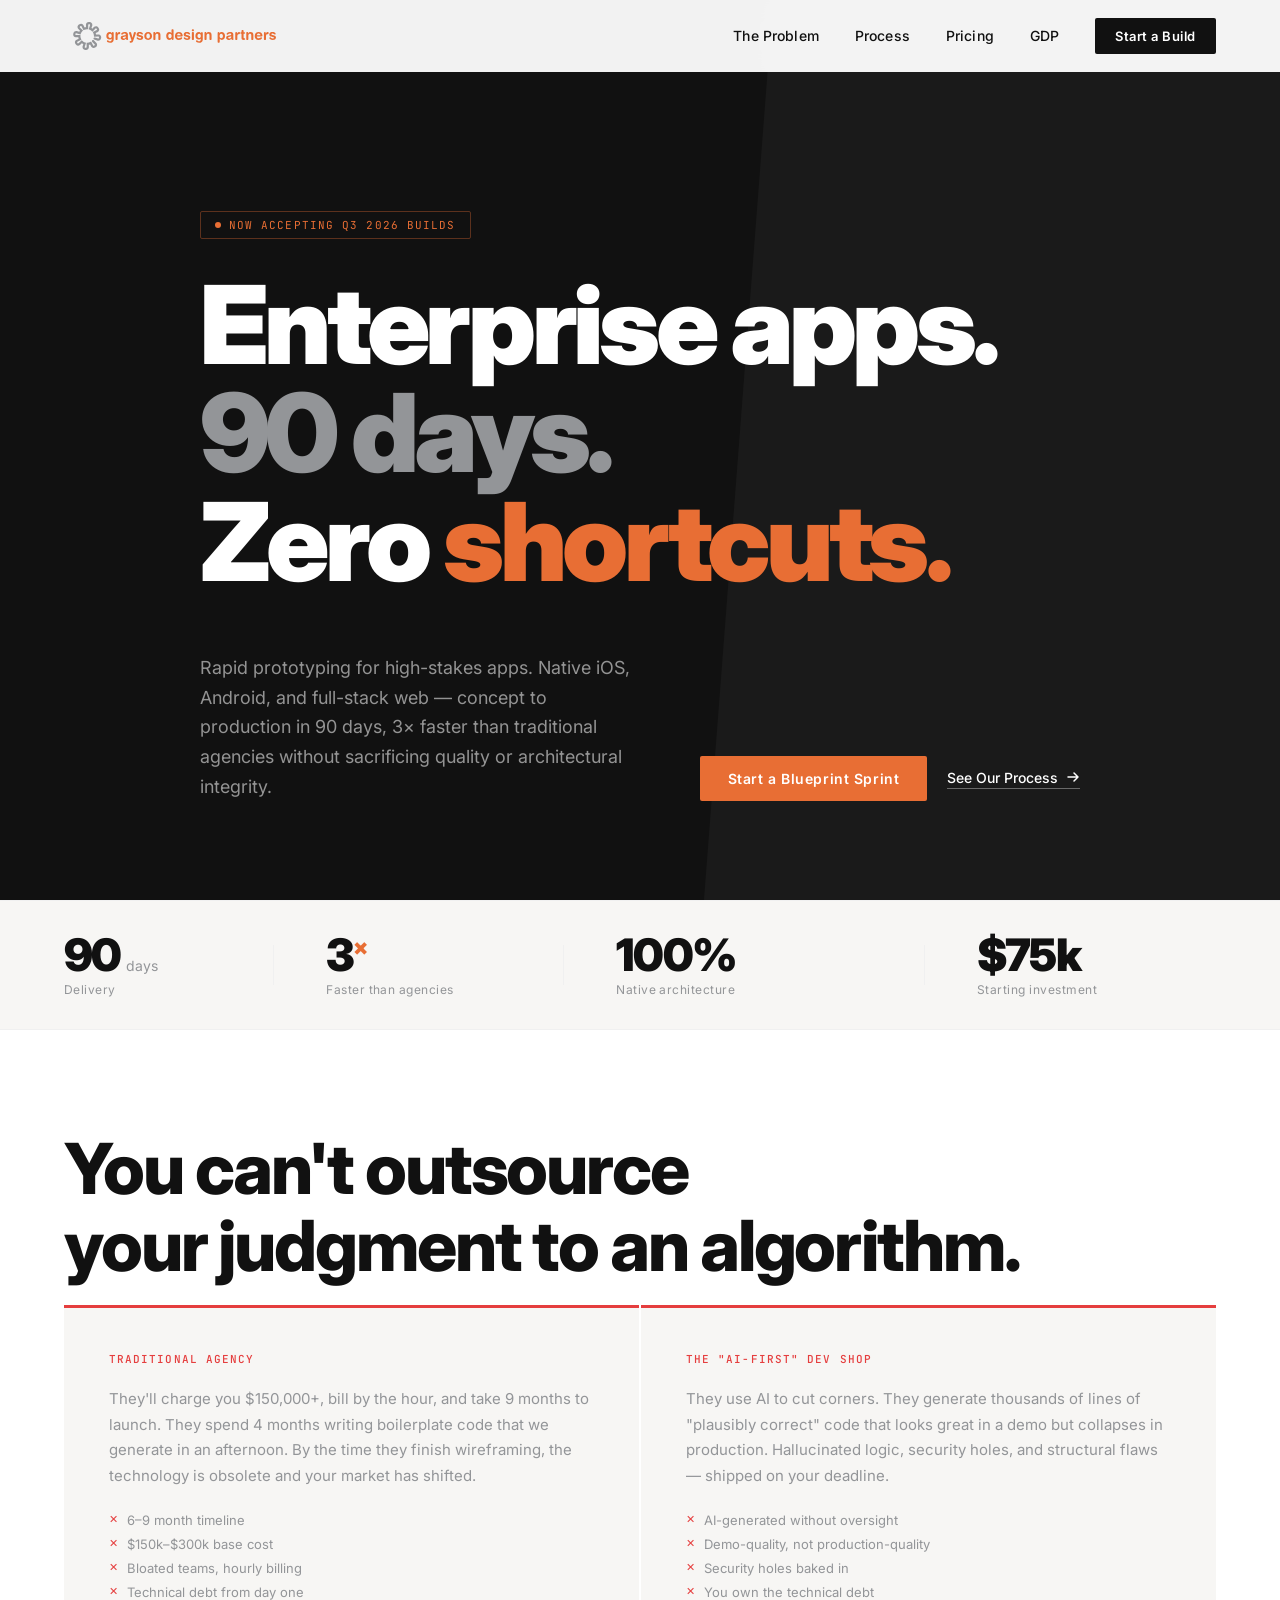
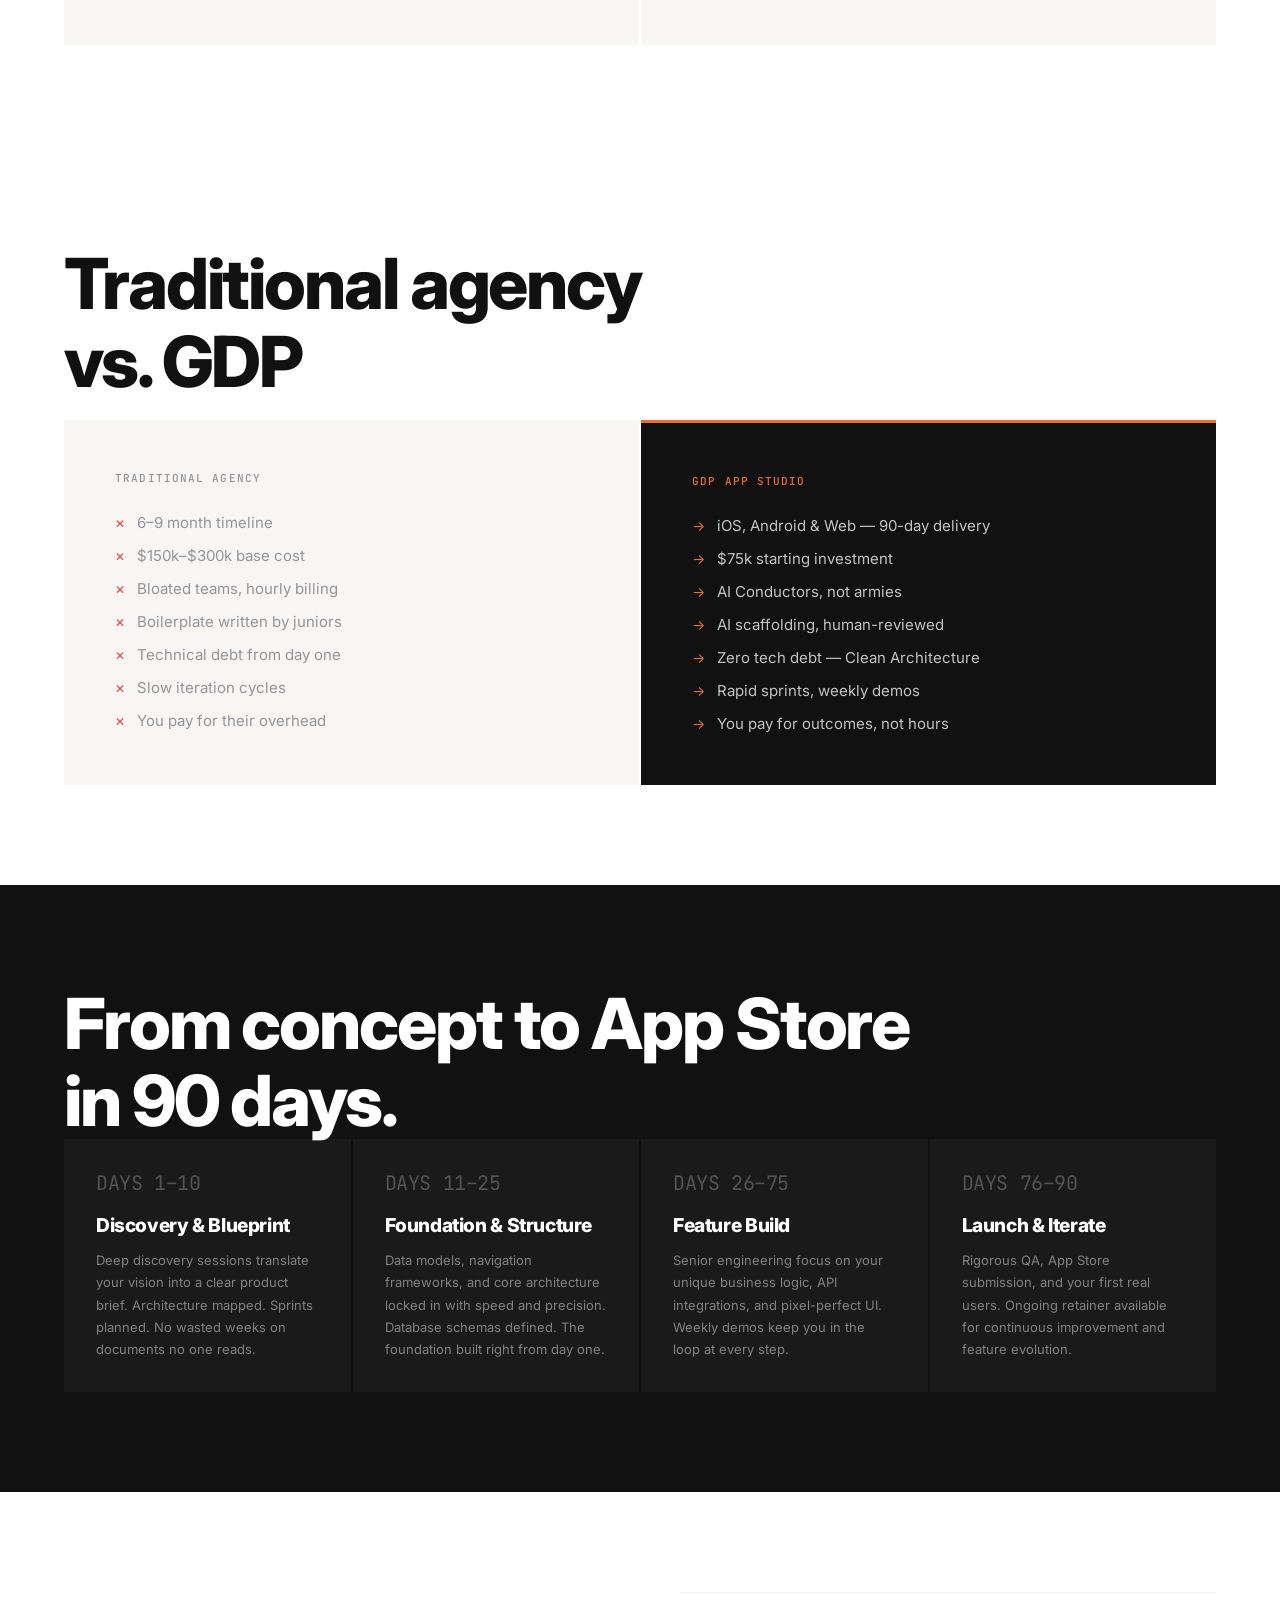
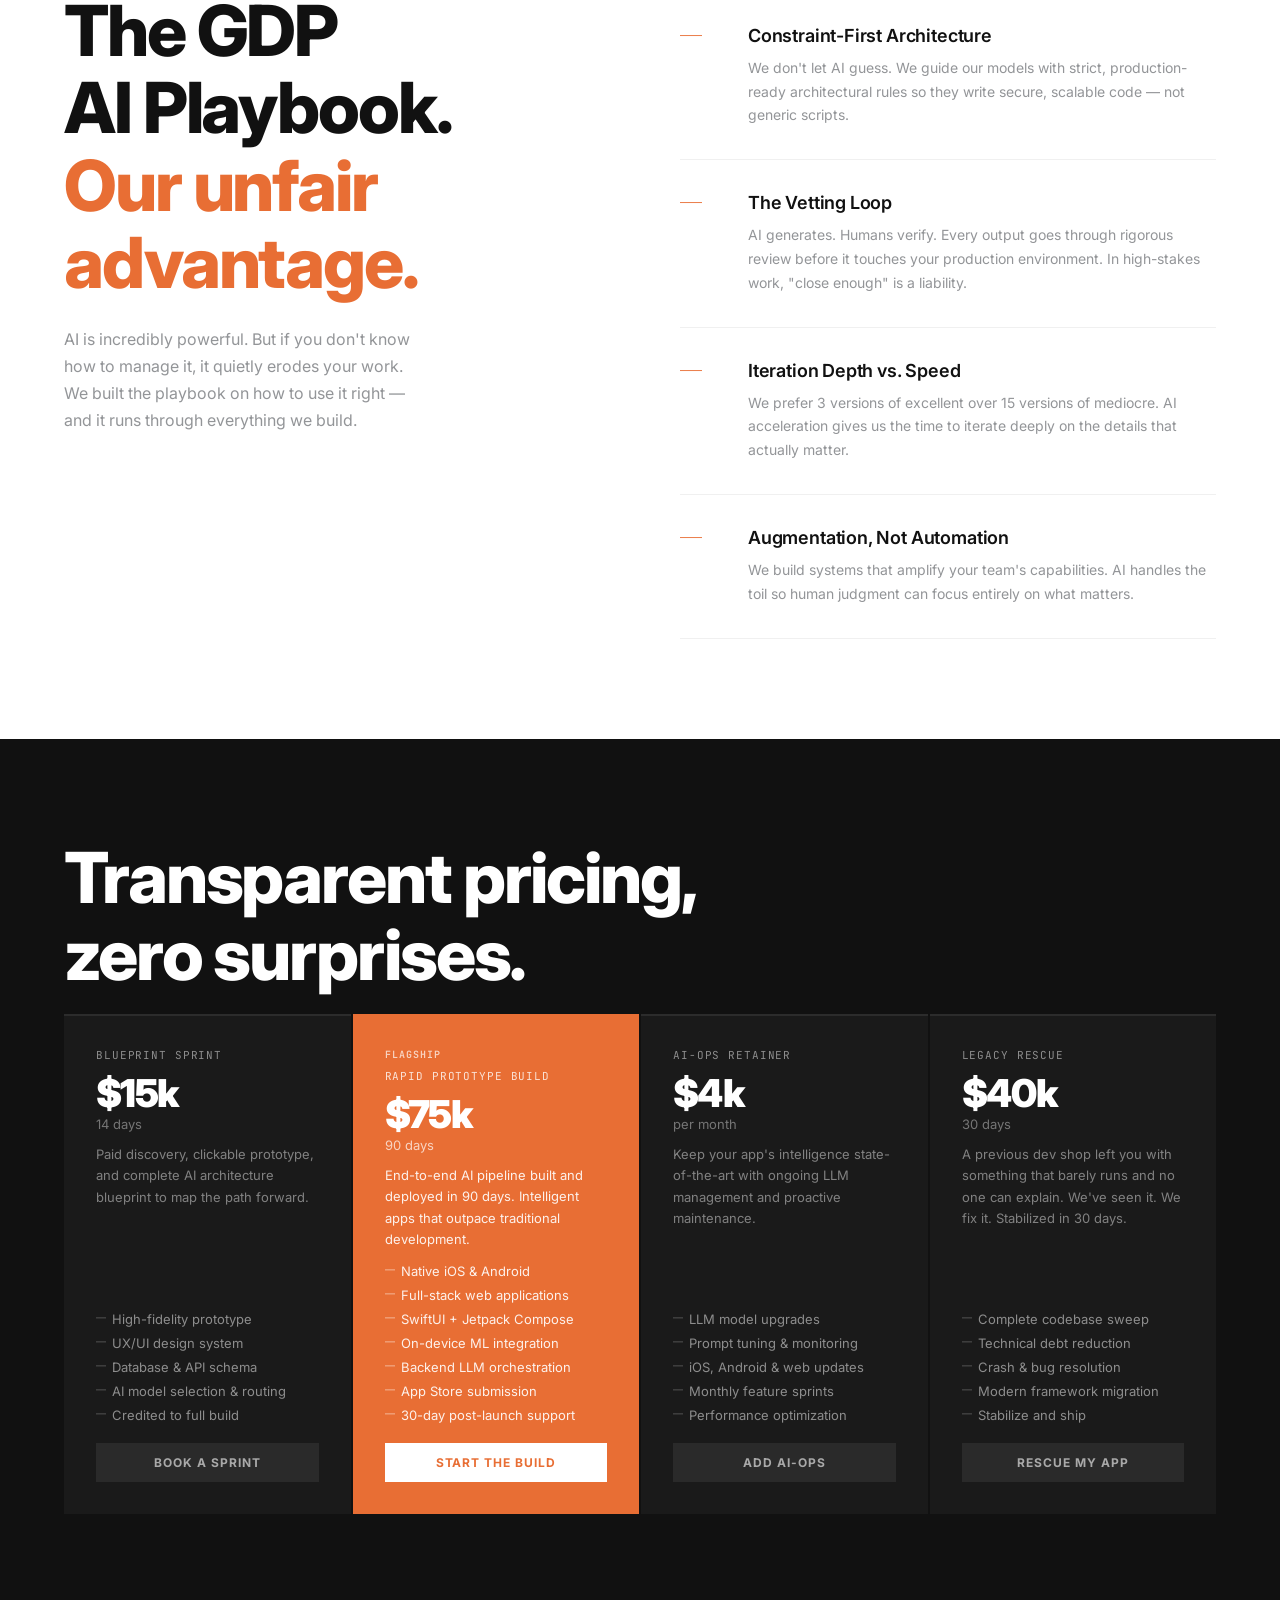
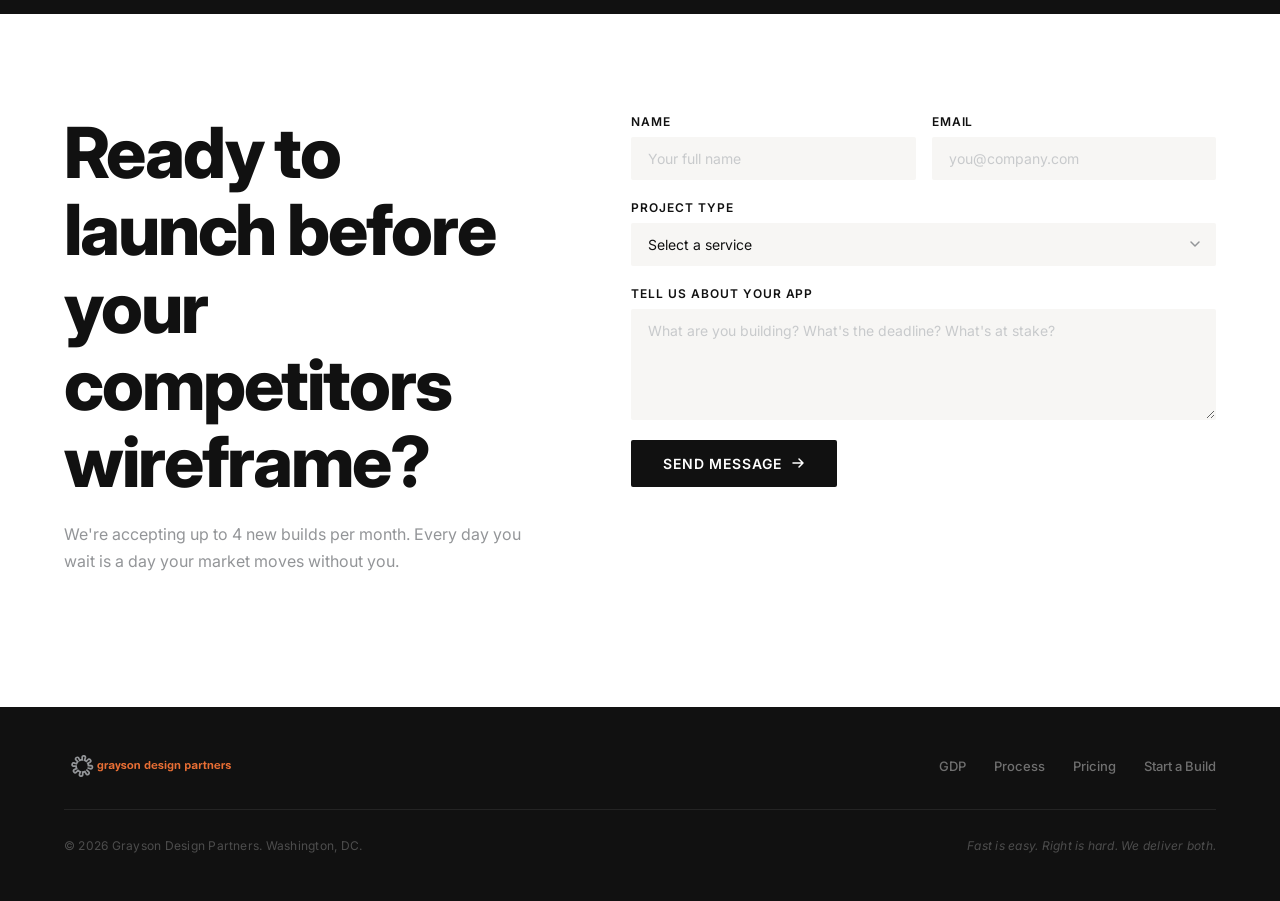
==== app-studio.html @ 2649b0db "Initial commit: GraysonDP new site - Homepage (index.html) with design studio showcase - App Studio " ====
<!DOCTYPE html>
<html lang="en">
<head>
  <meta charset="UTF-8">
  <meta name="viewport" content="width=device-width, initial-scale=1.0">
  <title>GDP App Studio — Enterprise Apps in 90 Days | Grayson Design Partners</title>
  <meta name="description" content="GDP App Studio builds enterprise-grade iOS, Android, and full-stack web apps in 90 days. Transparent pricing. Architecturally sound. Washington, DC.">
  <meta name="robots" content="index, follow">
  <meta name="theme-color" content="#e86e34">
  <link rel="canonical" href="https://graysondp.com/app-studio.html">
  <link rel="icon" type="image/svg+xml" href="images/gdp-sun.svg">

  <!-- Open Graph -->
  <meta property="og:type" content="website">
  <meta property="og:site_name" content="Grayson Design Partners">
  <meta property="og:title" content="GDP App Studio — Enterprise Apps in 90 Days">
  <meta property="og:description" content="iOS, Android, and full-stack web apps built and deployed in 90 days. Transparent pricing, architecturally sound. No hourly billing. Washington, DC.">
  <meta property="og:url" content="https://graysondp.com/app-studio.html">
  <meta property="og:image" content="https://graysondp.com/images/gdp-og-studio.jpg">
  <meta property="og:image:width" content="1200">
  <meta property="og:image:height" content="630">
  <meta property="og:locale" content="en_US">

  <!-- Twitter Card -->
  <meta name="twitter:card" content="summary_large_image">
  <meta name="twitter:title" content="GDP App Studio — Enterprise Apps in 90 Days">
  <meta name="twitter:description" content="iOS, Android, and full-stack web apps built and deployed in 90 days. No hourly billing. Washington, DC.">
  <meta name="twitter:image" content="https://graysondp.com/images/gdp-og-studio.jpg">

  <!-- JSON-LD Structured Data -->
  <script type="application/ld+json">
  {
    "@context": "https://schema.org",
    "@type": "Service",
    "name": "GDP App Studio",
    "provider": {
      "@type": "ProfessionalService",
      "name": "Grayson Design Partners",
      "url": "https://graysondp.com",
      "address": {
        "@type": "PostalAddress",
        "addressLocality": "Washington",
        "addressRegion": "DC",
        "addressCountry": "US"
      }
    },
    "description": "Enterprise-grade iOS, Android, and full-stack web app development delivered in 90 days. Transparent fixed pricing starting at $75k.",
    "offers": [
      { "@type": "Offer", "name": "Blueprint Sprint", "price": "15000", "priceCurrency": "USD" },
      { "@type": "Offer", "name": "Rapid Prototype Build", "price": "75000", "priceCurrency": "USD" },
      { "@type": "Offer", "name": "Legacy Rescue", "price": "40000", "priceCurrency": "USD" }
    ],
    "areaServed": "US",
    "url": "https://graysondp.com/app-studio.html"
  }
  </script>
  <!-- Google Analytics -->
  <script async src="https://www.googletagmanager.com/gtag/js?id=G-GL7MQ8Y8G0"></script>
  <script>
    window.dataLayer = window.dataLayer || [];
    function gtag(){dataLayer.push(arguments);}
    gtag('js', new Date());
    gtag('config', 'G-GL7MQ8Y8G0');
  </script>

  <link rel="preconnect" href="https://fonts.googleapis.com">
  <link rel="preconnect" href="https://fonts.gstatic.com" crossorigin>
  <link href="https://fonts.googleapis.com/css2?family=Inter:wght@300;400;500;600;700;800;900&family=JetBrains+Mono:wght@400;500&display=swap" rel="stylesheet">
  <link rel="stylesheet" href="css/styles.css">
  <link rel="stylesheet" href="css/app-studio.css">
</head>
<body>

  <!-- NAV -->
  <nav class="nav" id="mainNav">
    <div class="nav-inner">
      <a href="index.html" class="nav-logo">
        <img src="images/gdp-logo.svg" alt="Grayson Design Partners" class="logo-svg">
      </a>
      <div class="nav-links">
        <a href="#problem" class="nav-link">The Problem</a>
        <a href="#process" class="nav-link">Process</a>
        <a href="#pricing" class="nav-link">Pricing</a>
        <a href="index.html" class="nav-link">GDP</a>
        <a href="#contact-cta" class="nav-cta">Start a Build</a>
      </div>
      <button class="nav-toggle" id="navToggle" aria-label="Open menu">
        <span></span><span></span>
      </button>
    </div>
  </nav>

  <!-- MOBILE MENU -->
  <div class="mobile-menu" id="mobileMenu">
    <button class="mobile-close" id="mobileClose" aria-label="Close menu">
      <span></span><span></span>
    </button>
    <nav class="mobile-nav">
      <a href="#problem" class="mobile-link">The Problem</a>
      <a href="#process" class="mobile-link">Process</a>
      <a href="#pricing" class="mobile-link">Pricing</a>
      <a href="index.html" class="mobile-link">GDP</a>
      <a href="#contact-cta" class="mobile-link">Start a Build</a>
    </nav>
    <div class="mobile-footer">
      <span>Washington, DC &nbsp;·&nbsp; Est. 2008</span>
    </div>
  </div>

  <!-- HERO -->
  <section class="hero as-hero" id="hero">
    <div class="hero-inner as-hero-inner">
      <div class="as-hero-eyebrow">
        <span class="as-badge">Now Accepting Q3 2026 Builds</span>
      </div>
      <h1 class="hero-headline">
        <span class="hero-line">Enterprise apps.</span>
        <span class="hero-line hero-italic">90 days.</span>
        <span class="hero-line">Zero <em>shortcuts.</em></span>
      </h1>
      <div class="hero-bottom">
        <p class="hero-sub">Rapid prototyping for high-stakes apps. Native iOS, Android, and full-stack web — concept to production in 90 days, 3× faster than traditional agencies without sacrificing quality or architectural integrity.</p>
        <div class="hero-actions">
          <a href="#contact-cta" class="btn-primary">Start a Blueprint Sprint</a>
          <a href="#process" class="btn-ghost">See Our Process
            <svg width="14" height="14" viewBox="0 0 14 14" fill="none"><path d="M2 7h10M8 3l4 4-4 4" stroke="currentColor" stroke-width="1.5" stroke-linecap="round" stroke-linejoin="round"/></svg>
          </a>
        </div>
      </div>
    </div>
  </section>

  <!-- STATS BAR -->
  <div class="as-stats-bar">
    <div class="section-inner as-stats-inner">
      <div class="as-stat">
        <span class="as-stat-num">90</span>
        <span class="as-stat-unit">days</span>
        <span class="as-stat-label">Delivery</span>
      </div>
      <div class="as-stat-div"></div>
      <div class="as-stat">
        <span class="as-stat-num">3<span class="stat-plus">×</span></span>
        <span class="as-stat-unit"></span>
        <span class="as-stat-label">Faster than agencies</span>
      </div>
      <div class="as-stat-div"></div>
      <div class="as-stat">
        <span class="as-stat-num">100%</span>
        <span class="as-stat-unit"></span>
        <span class="as-stat-label">Native architecture</span>
      </div>
      <div class="as-stat-div"></div>
      <div class="as-stat">
        <span class="as-stat-num">$75k</span>
        <span class="as-stat-unit"></span>
        <span class="as-stat-label">Starting investment</span>
      </div>
    </div>
  </div>

  <!-- PROBLEM -->
  <section class="as-section" id="problem">
    <div class="section-inner">
      <h2 class="section-headline reveal">You can't outsource<br>your judgment to an algorithm.</h2>

      <div class="as-problem-grid">
        <div class="as-problem-card reveal">
          <div class="as-problem-label as-problem-bad">Traditional Agency</div>
          <p>They'll charge you $150,000+, bill by the hour, and take 9 months to launch. They spend 4 months writing boilerplate code that we generate in an afternoon. By the time they finish wireframing, the technology is obsolete and your market has shifted.</p>
          <ul class="as-problem-list as-problem-list-bad">
            <li>6–9 month timeline</li>
            <li>$150k–$300k base cost</li>
            <li>Bloated teams, hourly billing</li>
            <li>Technical debt from day one</li>
          </ul>
        </div>
        <div class="as-problem-card reveal">
          <div class="as-problem-label as-problem-bad">The "AI-First" Dev Shop</div>
          <p>They use AI to cut corners. They generate thousands of lines of "plausibly correct" code that looks great in a demo but collapses in production. Hallucinated logic, security holes, and structural flaws — shipped on your deadline.</p>
          <ul class="as-problem-list as-problem-list-bad">
            <li>AI-generated without oversight</li>
            <li>Demo-quality, not production-quality</li>
            <li>Security holes baked in</li>
            <li>You own the technical debt</li>
          </ul>
        </div>
      </div>
    </div>
  </section>

  <!-- COMPARISON -->
  <section class="as-section" id="comparison">
    <div class="section-inner">
      <h2 class="section-headline reveal">Traditional agency<br>vs. GDP</h2>

      <div class="as-comparison-grid">
        <div class="as-comp-card as-comp-bad reveal">
          <div class="as-comp-header">Traditional Agency</div>
          <ul class="as-comp-list">
            <li><span class="as-comp-x">✕</span> 6–9 month timeline</li>
            <li><span class="as-comp-x">✕</span> $150k–$300k base cost</li>
            <li><span class="as-comp-x">✕</span> Bloated teams, hourly billing</li>
            <li><span class="as-comp-x">✕</span> Boilerplate written by juniors</li>
            <li><span class="as-comp-x">✕</span> Technical debt from day one</li>
            <li><span class="as-comp-x">✕</span> Slow iteration cycles</li>
            <li><span class="as-comp-x">✕</span> You pay for their overhead</li>
          </ul>
        </div>
        <div class="as-comp-card as-comp-good reveal">
          <div class="as-comp-header as-comp-header-good">GDP App Studio</div>
          <ul class="as-comp-list">
            <li><span class="as-comp-check">→</span> iOS, Android &amp; Web — 90-day delivery</li>
            <li><span class="as-comp-check">→</span> $75k starting investment</li>
            <li><span class="as-comp-check">→</span> AI Conductors, not armies</li>
            <li><span class="as-comp-check">→</span> AI scaffolding, human-reviewed</li>
            <li><span class="as-comp-check">→</span> Zero tech debt — Clean Architecture</li>
            <li><span class="as-comp-check">→</span> Rapid sprints, weekly demos</li>
            <li><span class="as-comp-check">→</span> You pay for outcomes, not hours</li>
          </ul>
        </div>
      </div>
    </div>
  </section>

  <!-- PROCESS -->
  <section class="as-section as-section-dark" id="process">
    <div class="section-inner">
      <h2 class="section-headline as-headline-light reveal">From concept to App Store<br>in 90 days.</h2>

      <div class="as-process-grid">
        <div class="as-process-step reveal">
          <div class="as-ps-time">Days 1–10</div>
          <h3>Discovery &amp; Blueprint</h3>
          <p>Deep discovery sessions translate your vision into a clear product brief. Architecture mapped. Sprints planned. No wasted weeks on documents no one reads.</p>
        </div>
        <div class="as-process-step reveal">
          <div class="as-ps-time">Days 11–25</div>
          <h3>Foundation &amp; Structure</h3>
          <p>Data models, navigation frameworks, and core architecture locked in with speed and precision. Database schemas defined. The foundation built right from day one.</p>
        </div>
        <div class="as-process-step reveal">
          <div class="as-ps-time">Days 26–75</div>
          <h3>Feature Build</h3>
          <p>Senior engineering focus on your unique business logic, API integrations, and pixel-perfect UI. Weekly demos keep you in the loop at every step.</p>
        </div>
        <div class="as-process-step reveal">
          <div class="as-ps-time">Days 76–90</div>
          <h3>Launch &amp; Iterate</h3>
          <p>Rigorous QA, App Store submission, and your first real users. Ongoing retainer available for continuous improvement and feature evolution.</p>
        </div>
      </div>
    </div>
  </section>

  <!-- THE PLAYBOOK -->
  <section class="approach" id="playbook">
    <div class="section-inner">
      <div class="approach-layout">
        <div class="approach-left">
          <h2 class="section-headline reveal">The GDP<br>AI Playbook.<br><em>Our unfair<br>advantage.</em></h2>
          <p class="approach-sub reveal">AI is incredibly powerful. But if you don't know how to manage it, it quietly erodes your work. We built the playbook on how to use it right — and it runs through everything we build.</p>
        </div>
        <div class="approach-right">
          <div class="pb-item reveal">
            <div class="pb-num">01</div>
            <div class="pb-body">
              <h3>Constraint-First Architecture</h3>
              <p>We don't let AI guess. We guide our models with strict, production-ready architectural rules so they write secure, scalable code — not generic scripts.</p>
            </div>
          </div>
          <div class="pb-item reveal">
            <div class="pb-num">02</div>
            <div class="pb-body">
              <h3>The Vetting Loop</h3>
              <p>AI generates. Humans verify. Every output goes through rigorous review before it touches your production environment. In high-stakes work, "close enough" is a liability.</p>
            </div>
          </div>
          <div class="pb-item reveal">
            <div class="pb-num">03</div>
            <div class="pb-body">
              <h3>Iteration Depth vs. Speed</h3>
              <p>We prefer 3 versions of excellent over 15 versions of mediocre. AI acceleration gives us the time to iterate deeply on the details that actually matter.</p>
            </div>
          </div>
          <div class="pb-item reveal">
            <div class="pb-num">04</div>
            <div class="pb-body">
              <h3>Augmentation, Not Automation</h3>
              <p>We build systems that amplify your team's capabilities. AI handles the toil so human judgment can focus entirely on what matters.</p>
            </div>
          </div>
        </div>
      </div>
    </div>
  </section>


  <!-- PRICING -->
  <section class="as-section as-section-dark" id="pricing">
    <div class="section-inner">
      <h2 class="section-headline as-headline-light reveal">Transparent pricing,<br>zero surprises.</h2>

      <div class="as-pricing-grid">

        <div class="as-price-card reveal">
          <div class="as-price-tier">Blueprint Sprint</div>
          <div class="as-price-num">$15k</div>
          <div class="as-price-period">14 days</div>
          <p class="as-price-desc">Paid discovery, clickable prototype, and complete AI architecture blueprint to map the path forward.</p>
          <ul class="as-price-list">
            <li>High-fidelity prototype</li>
            <li>UX/UI design system</li>
            <li>Database &amp; API schema</li>
            <li>AI model selection &amp; routing</li>
            <li>Credited to full build</li>
          </ul>
          <a href="#contact-cta" class="as-price-cta as-price-cta-ghost">Book a Sprint</a>
        </div>

        <div class="as-price-card as-price-featured reveal">
          <div class="as-price-flag">Flagship</div>
          <div class="as-price-tier">Rapid Prototype Build</div>
          <div class="as-price-num">$75k</div>
          <div class="as-price-period">90 days</div>
          <p class="as-price-desc">End-to-end AI pipeline built and deployed in 90 days. Intelligent apps that outpace traditional development.</p>
          <ul class="as-price-list">
            <li>Native iOS &amp; Android</li>
            <li>Full-stack web applications</li>
            <li>SwiftUI + Jetpack Compose</li>
            <li>On-device ML integration</li>
            <li>Backend LLM orchestration</li>
            <li>App Store submission</li>
            <li>30-day post-launch support</li>
          </ul>
          <a href="#contact-cta" class="as-price-cta as-price-cta-primary">Start the Build</a>
        </div>

        <div class="as-price-card reveal">
          <div class="as-price-tier">AI-Ops Retainer</div>
          <div class="as-price-num">$4k</div>
          <div class="as-price-period">per month</div>
          <p class="as-price-desc">Keep your app's intelligence state-of-the-art with ongoing LLM management and proactive maintenance.</p>
          <ul class="as-price-list">
            <li>LLM model upgrades</li>
            <li>Prompt tuning &amp; monitoring</li>
            <li>iOS, Android &amp; web updates</li>
            <li>Monthly feature sprints</li>
            <li>Performance optimization</li>
          </ul>
          <a href="#contact-cta" class="as-price-cta as-price-cta-ghost">Add AI-Ops</a>
        </div>

        <div class="as-price-card reveal">
          <div class="as-price-tier">Legacy Rescue</div>
          <div class="as-price-num">$40k</div>
          <div class="as-price-period">30 days</div>
          <p class="as-price-desc">A previous dev shop left you with something that barely runs and no one can explain. We've seen it. We fix it. Stabilized in 30 days.</p>
          <ul class="as-price-list">
            <li>Complete codebase sweep</li>
            <li>Technical debt reduction</li>
            <li>Crash &amp; bug resolution</li>
            <li>Modern framework migration</li>
            <li>Stabilize and ship</li>
          </ul>
          <a href="#contact-cta" class="as-price-cta as-price-cta-ghost">Rescue My App</a>
        </div>

      </div>
    </div>
  </section>

  <!-- CTA -->
  <section class="contact" id="contact-cta">
    <div class="section-inner">
      <div class="contact-layout">
        <div class="contact-left">
          <h2 class="section-headline reveal">Ready to launch before<br>your competitors wireframe?</h2>
          <p class="contact-sub reveal">We're accepting up to 4 new builds per month. Every day you wait is a day your market moves without you.</p>
        </div>
        <div class="contact-right">
          <form class="contact-form" id="contactForm">
            <div class="form-row">
              <div class="form-group">
                <label for="name">Name</label>
                <input type="text" id="name" name="name" placeholder="Your full name" required>
              </div>
              <div class="form-group">
                <label for="email">Email</label>
                <input type="email" id="email" name="email" placeholder="you@company.com" required>
              </div>
            </div>
            <div class="form-group">
              <label for="project">Project Type</label>
              <select id="project" name="project">
                <option value="">Select a service</option>
                <option>Blueprint Sprint ($10k / 14 days)</option>
                <option>Rapid Prototype Build ($75k / 90 days)</option>
                <option>AI-Ops Retainer ($4k / month)</option>
                <option>Legacy Code Rescue ($40k / 30 days)</option>
                <option>Not Sure Yet</option>
              </select>
            </div>
            <div class="form-group">
              <label for="message">Tell Us About Your App</label>
              <textarea id="message" name="message" rows="5" placeholder="What are you building? What's the deadline? What's at stake?" required></textarea>
            </div>
            <button type="submit" class="btn-submit">
              Send Message
              <svg width="14" height="14" viewBox="0 0 14 14" fill="none"><path d="M2 7h10M8 3l4 4-4 4" stroke="currentColor" stroke-width="1.5" stroke-linecap="round" stroke-linejoin="round"/></svg>
            </button>
            <p class="form-success" id="formSuccess" hidden>Message sent. We'll be in touch shortly.</p>
          </form>
        </div>
      </div>
    </div>
  </section>

  <!-- FOOTER -->
  <footer class="footer">
    <div class="footer-inner">
      <div class="footer-top">
        <a href="#hero"><img src="images/gdp-logo.svg" alt="Grayson Design Partners" class="logo-svg footer-logo-svg"></a>
        <nav class="footer-nav">
          <a href="index.html">GDP</a>
          <a href="#process">Process</a>
          <a href="#pricing">Pricing</a>
          <a href="#contact-cta">Start a Build</a>
        </nav>
      </div>
      <div class="footer-bottom">
        <span>© 2026 Grayson Design Partners. Washington, DC.</span>
        <span class="footer-tagline">Fast is easy. Right is hard. We deliver both.</span>
      </div>
    </div>
  </footer>

  <script src="js/main.js"></script>
</body>
</html>
---- css/styles.css ----
/* ============================================================
   GRAYSON DESIGN PARTNERS — 2026 Redesign
   Colors: #e86e34 (orange) · #939598 (gray) · #1a1a1a (dark) · #fff (white)
   ============================================================ */

/* ── RESET & BASE ─────────────────────────────────────────── */
*, *::before, *::after { box-sizing: border-box; margin: 0; padding: 0; }

:root {
  --orange:   #e86e34;
  --gray:     #939598;
  --gray-lt:  #c8cacc;
  --gray-xlt: #f0f0f0;
  --dark:     #111111;
  --dark-2:   #1c1c1c;
  --white:    #ffffff;
  --off-white:#f7f6f4;

  --font-serif: 'Inter', Helvetica Neue, Helvetica, Arial, sans-serif;
  --font-sans:  'Inter', Helvetica Neue, Helvetica, Arial, sans-serif;
  --font-mono:  'JetBrains Mono', monospace;

  --nav-h: 72px;
  --max-w: 1360px;
  --pad-x: clamp(24px, 5vw, 80px);

  --ease-out: cubic-bezier(0.16, 1, 0.3, 1);
  --ease-in-out: cubic-bezier(0.45, 0, 0.55, 1);
}

html { scroll-behavior: smooth; font-size: 16px; }

body {
  font-family: var(--font-sans);
  background: var(--white);
  color: var(--dark);
  -webkit-font-smoothing: antialiased;
  overflow-x: hidden;
}

img { display: block; max-width: 100%; height: auto; }
a { color: inherit; text-decoration: none; }
button { background: none; border: none; cursor: pointer; font-family: inherit; }
ul { list-style: none; }

/* ── TYPOGRAPHY SCALES ───────────────────────────────────── */
.section-headline {
  font-family: var(--font-serif);
  font-size: clamp(2.6rem, 5.5vw, 5.5rem);
  font-weight: 800;
  line-height: 1.1;
  letter-spacing: -0.03em;
  color: var(--dark);
}
.section-headline em {
  font-style: normal;
  color: var(--orange);
}

/* ── SECTION LABEL ───────────────────────────────────────── */
.section-label {
  display: flex;
  align-items: center;
  gap: 14px;
  margin-bottom: 40px;
}
.label-num {
  display: none;
}
.label-text {
  font-size: 14px;
  font-weight: 500;
  letter-spacing: 0.12em;
  text-transform: uppercase;
  color: var(--gray);
}
.section-label::after {
  content: '';
  flex: 1;
  height: 1px;
  background: var(--gray-xlt);
}

/* ── SECTION INNER ───────────────────────────────────────── */
.section-inner {
  max-width: var(--max-w);
  margin: 0 auto;
  padding: 0 var(--pad-x);
}

/* ── SCROLL REVEAL ───────────────────────────────────────── */
.reveal {
  opacity: 0;
  transform: translateY(28px);
  transition: opacity 0.8s var(--ease-out), transform 0.8s var(--ease-out);
}
.reveal.visible {
  opacity: 1;
  transform: none;
}

/* ── NAV ─────────────────────────────────────────────────── */
.nav {
  position: fixed;
  top: 0; left: 0; right: 0;
  z-index: 100;
  height: var(--nav-h);
  background: rgba(255,255,255,0.95);
  backdrop-filter: blur(12px);
  -webkit-backdrop-filter: blur(12px);
  border-bottom: 1px solid transparent;
  transition: border-color 0.3s, box-shadow 0.3s;
}
.nav.scrolled {
  border-color: var(--gray-xlt);
  box-shadow: 0 2px 20px rgba(0,0,0,0.06);
}
.nav-inner {
  max-width: var(--max-w);
  margin: 0 auto;
  padding: 0 var(--pad-x);
  height: 100%;
  display: flex;
  align-items: center;
  justify-content: space-between;
}
.nav-logo { display: flex; align-items: center; }
.logo-svg {
  height: 28px;
  width: auto;
  display: block;
}
.nav-links {
  display: flex;
  align-items: center;
  gap: 36px;
}
.nav-link {
  font-size: 14px;
  font-weight: 500;
  color: var(--dark);
  letter-spacing: 0.01em;
  position: relative;
  transition: color 0.2s;
}
.nav-link::after {
  content: '';
  position: absolute;
  bottom: -3px; left: 0; right: 100%;
  height: 1.5px;
  background: var(--orange);
  transition: right 0.25s var(--ease-out);
}
.nav-link:hover { color: var(--orange); }
.nav-link:hover::after { right: 0; }
.nav-cta {
  font-size: 13px;
  font-weight: 600;
  letter-spacing: 0.04em;
  padding: 10px 20px;
  background: var(--dark);
  color: var(--white);
  border-radius: 2px;
  transition: background 0.2s;
}
.nav-cta:hover { background: var(--orange); }

.nav-toggle {
  display: none;
  flex-direction: column;
  gap: 6px;
  width: 28px;
  padding: 4px 0;
}
.nav-toggle span {
  display: block;
  height: 1.5px;
  background: var(--dark);
  transition: transform 0.25s, opacity 0.25s;
}

/* ── MOBILE MENU ─────────────────────────────────────────── */
.mobile-menu {
  position: fixed;
  inset: 0;
  z-index: 200;
  background: var(--dark);
  display: flex;
  flex-direction: column;
  padding: 40px var(--pad-x);
  opacity: 0;
  pointer-events: none;
  transform: translateY(-8px);
  transition: opacity 0.3s var(--ease-out), transform 0.3s var(--ease-out);
}
.mobile-menu.open {
  opacity: 1;
  pointer-events: all;
  transform: none;
}
.mobile-close {
  align-self: flex-end;
  width: 32px; height: 32px;
  position: relative;
}
.mobile-close span {
  position: absolute;
  top: 50%; left: 0; right: 0;
  height: 1.5px;
  background: var(--white);
}
.mobile-close span:first-child { transform: translateY(-50%) rotate(45deg); }
.mobile-close span:last-child  { transform: translateY(-50%) rotate(-45deg); }
.mobile-nav {
  flex: 1;
  display: flex;
  flex-direction: column;
  justify-content: center;
  gap: 8px;
}
.mobile-link {
  font-family: var(--font-serif);
  font-size: clamp(2.2rem, 8vw, 3.5rem);
  font-weight: 800;
  letter-spacing: -0.03em;
  color: var(--white);
  line-height: 1.2;
  transition: color 0.2s;
}
.mobile-link:hover { color: var(--orange); }
.mobile-footer {
  font-size: 13px;
  color: var(--gray);
  letter-spacing: 0.06em;
}

/* ── HERO ────────────────────────────────────────────────── */
.hero {
  min-height: 100svh;
  padding-top: var(--nav-h);
  display: flex;
  flex-direction: column;
  background: var(--white);
  position: relative;
  overflow: hidden;
}
.hero::before {
  content: '';
  position: absolute;
  top: 0; right: 0;
  width: 45%;
  height: 100%;
  background: var(--off-white);
  clip-path: polygon(12% 0, 100% 0, 100% 100%, 0 100%);
  z-index: 0;
}
.hero-inner {
  flex: 1;
  display: flex;
  flex-direction: column;
  justify-content: center;
  max-width: var(--max-w);
  margin: 0 auto;
  padding: 80px var(--pad-x) 60px;
  position: relative;
  z-index: 1;
}
.hero-meta { margin-bottom: 32px; }
.hero-tag {
  font-family: var(--font-mono);
  font-size: 11px;
  letter-spacing: 0.1em;
  color: var(--gray);
  text-transform: uppercase;
}
.hero-headline {
  font-family: var(--font-serif);
  font-size: clamp(3.5rem, 8.5vw, 9rem);
  font-weight: 900;
  line-height: 1.0;
  letter-spacing: -0.04em;
  color: var(--dark);
  display: flex;
  flex-direction: column;
  margin-bottom: 56px;
}
.hero-line { display: block; }
.hero-italic { font-style: normal; color: var(--gray); }
.hero-headline em {
  font-style: normal;
  color: var(--orange);
  position: relative;
}
.hero-bottom {
  display: flex;
  align-items: flex-end;
  gap: 60px;
  flex-wrap: wrap;
}
.hero-sub {
  font-size: clamp(15px, 1.6vw, 18px);
  line-height: 1.65;
  color: var(--gray);
  max-width: 440px;
}
.hero-actions {
  display: flex;
  align-items: center;
  gap: 20px;
  flex-wrap: wrap;
}
.btn-primary {
  display: inline-flex;
  align-items: center;
  gap: 8px;
  background: var(--orange);
  color: var(--white);
  font-size: 14px;
  font-weight: 600;
  letter-spacing: 0.04em;
  padding: 14px 28px;
  border-radius: 2px;
  transition: background 0.2s, transform 0.2s;
}
.btn-primary:hover { background: #d05d27; transform: translateY(-1px); }
.btn-ghost {
  display: inline-flex;
  align-items: center;
  gap: 8px;
  font-size: 14px;
  font-weight: 500;
  color: var(--dark);
  border-bottom: 1.5px solid var(--dark);
  padding-bottom: 2px;
  transition: color 0.2s, border-color 0.2s;
}
.btn-ghost:hover { color: var(--orange); border-color: var(--orange); }
.hero-scroll-indicator {
  max-width: var(--max-w);
  margin: 0 auto;
  padding: 0 var(--pad-x) 40px;
  display: flex;
  align-items: center;
  gap: 16px;
  position: relative;
  z-index: 1;
}
.hero-scroll-indicator span {
  font-family: var(--font-mono);
  font-size: 10px;
  letter-spacing: 0.12em;
  text-transform: uppercase;
  color: var(--gray);
}
.scroll-line-anim {
  width: 48px;
  height: 1px;
  background: var(--gray-lt);
  position: relative;
  overflow: hidden;
}
.scroll-line-anim::after {
  content: '';
  position: absolute;
  left: -100%; top: 0;
  width: 100%; height: 100%;
  background: var(--orange);
  animation: scanline 1.8s var(--ease-in-out) infinite;
}
@keyframes scanline {
  0%   { left: -100%; }
  50%  { left: 0%; }
  100% { left: 100%; }
}

/* ── TICKER ──────────────────────────────────────────────── */
.ticker-wrap {
  background: var(--dark);
  overflow: hidden;
  padding: 14px 0;
  border-top: 1px solid #2a2a2a;
  border-bottom: 1px solid #2a2a2a;
}
.ticker-track {
  display: flex;
  gap: 0;
  white-space: nowrap;
  animation: ticker 28s linear infinite;
  width: max-content;
}
.ticker-track span {
  font-size: 12px;
  font-weight: 500;
  letter-spacing: 0.08em;
  text-transform: uppercase;
  color: var(--gray);
  padding: 0 24px;
}
.ticker-sep { color: var(--orange) !important; padding: 0 4px !important; }
@keyframes ticker {
  from { transform: translateX(0); }
  to   { transform: translateX(-50%); }
}

/* ── INTRO ───────────────────────────────────────────────── */
.intro {
  padding: 100px 0 80px;
  background: var(--white);
}
.intro-layout {
  display: grid;
  grid-template-columns: 1fr 1fr;
  gap: 80px;
  align-items: start;
  padding-top: 16px;
}
.intro-statement {
  font-family: var(--font-serif);
  font-size: clamp(1.5rem, 2.6vw, 2.2rem);
  font-weight: 700;
  line-height: 1.45;
  letter-spacing: -0.02em;
  color: var(--dark);
}
.intro-statement strong { color: var(--orange); font-style: normal; }
.stat-row {
  display: flex;
  flex-direction: column;
  gap: 32px;
  padding-top: 8px;
}
.stat { display: flex; align-items: baseline; gap: 8px; flex-wrap: wrap; }
.stat-num {
  font-family: var(--font-serif);
  font-size: clamp(3rem, 5vw, 5rem);
  font-weight: 900;
  line-height: 1;
  letter-spacing: -0.04em;
  color: var(--dark);
}
.stat-plus { font-size: 0.5em; vertical-align: super; color: var(--orange); }
.stat-unit {
  font-size: 16px;
  color: var(--gray);
  font-weight: 400;
  margin-right: 4px;
}
.stat-label {
  font-size: 13px;
  color: var(--gray);
  width: 100%;
  margin-top: -4px;
  letter-spacing: 0.02em;
}

/* ── WORK ────────────────────────────────────────────────── */
.work {
  padding: 80px 0 0;
  background: var(--white);
}
.work .section-inner { margin-bottom: 60px; }
.work .section-headline { margin-top: 24px; }

/* Case Studies */
.case-study {
  display: grid;
  grid-template-columns: 1fr 1fr;
  min-height: 600px;
}
.cs-dark { background: var(--dark-2); }
.cs-light { background: var(--off-white); }
.cs-reverse { direction: rtl; }
.cs-reverse > * { direction: ltr; }

.cs-visual {
  position: relative;
  overflow: hidden;
  min-height: 480px;
}
.cs-img-stack {
  position: absolute;
  inset: 0;
}
.cs-img-back {
  width: 100%; height: 100%;
  object-fit: cover;
  filter: brightness(0.7);
  transition: transform 0.8s var(--ease-out);
}
.case-study:hover .cs-img-back { transform: scale(1.04); }
.cs-img-front {
  position: absolute;
  bottom: -20px; right: -20px;
  width: 55%;
  box-shadow: -8px -8px 40px rgba(0,0,0,0.3);
  border: 3px solid var(--white);
  transition: transform 0.8s var(--ease-out);
}
.case-study:hover .cs-img-front { transform: translate(-8px, -8px); }

.cs-info {
  padding: clamp(40px, 5vw, 80px);
  display: flex;
  flex-direction: column;
  justify-content: center;
}
.cs-header {
  display: flex;
  align-items: center;
  gap: 20px;
  margin-bottom: 28px;
}
.cs-index {
  font-family: var(--font-mono);
  font-size: 11px;
  color: var(--orange);
  letter-spacing: 0.08em;
}
.cs-tags { display: flex; gap: 8px; flex-wrap: wrap; }
.cs-tags span {
  font-size: 11px;
  font-weight: 500;
  letter-spacing: 0.08em;
  text-transform: uppercase;
  padding: 4px 10px;
  border-radius: 2px;
}
.cs-dark .cs-tags span {
  background: rgba(255,255,255,0.1);
  color: var(--gray-lt);
}
.cs-light .cs-tags span {
  background: var(--white);
  color: var(--gray);
}
.cs-name {
  font-family: var(--font-serif);
  font-size: clamp(1.8rem, 2.8vw, 2.8rem);
  font-weight: 800;
  line-height: 1.15;
  letter-spacing: -0.03em;
  margin-bottom: 8px;
}
.cs-dark .cs-name { color: var(--white); }
.cs-light .cs-name { color: var(--dark); }
.cs-org {
  font-size: 13px;
  font-weight: 500;
  letter-spacing: 0.06em;
  text-transform: uppercase;
  color: var(--orange);
  margin-bottom: 20px;
}
.cs-body {
  font-size: 15px;
  line-height: 1.7;
  margin-bottom: 24px;
}
.cs-dark .cs-body { color: rgba(255,255,255,0.65); }
.cs-light .cs-body { color: var(--gray); }
.cs-outcomes {
  margin-bottom: 32px;
  display: flex;
  flex-direction: column;
  gap: 8px;
}
.cs-outcomes li {
  font-size: 13px;
  padding-left: 16px;
  position: relative;
}
.cs-outcomes li::before {
  content: '→';
  position: absolute;
  left: 0;
  color: var(--orange);
}
.cs-dark .cs-outcomes li { color: rgba(255,255,255,0.55); }
.cs-light .cs-outcomes li { color: var(--gray); }
.cs-link {
  display: inline-flex;
  align-items: center;
  gap: 8px;
  font-size: 13px;
  font-weight: 600;
  letter-spacing: 0.06em;
  text-transform: uppercase;
  color: var(--orange);
  border-bottom: 1px solid var(--orange);
  padding-bottom: 2px;
  width: fit-content;
  transition: gap 0.2s;
}
.cs-link:hover { gap: 12px; }

.cs-quote {
  border-left: 3px solid var(--orange);
  padding: 16px 20px;
  margin: 24px 0;
  background: rgba(255,255,255,0.05);
}
.cs-dark .cs-quote { background: rgba(255,255,255,0.05); }
.cs-light .cs-quote { background: rgba(0,0,0,0.03); }
.cs-quote p {
  font-size: 14px;
  line-height: 1.7;
  font-style: italic;
  margin-bottom: 12px;
}
.cs-dark .cs-quote p  { color: rgba(255,255,255,0.7); }
.cs-light .cs-quote p { color: var(--dark); }
.cs-quote footer {
  display: flex;
  flex-direction: column;
  gap: 2px;
}
.cs-quote footer strong {
  font-size: 13px;
  font-weight: 700;
  color: var(--orange);
}
.cs-quote footer span {
  font-size: 12px;
  color: var(--gray);
  letter-spacing: 0.02em;
}
.cs-link + .cs-link { margin-top: 12px; display: flex; }

/* Portfolio Grid */
.pg-section { padding-top: 80px; padding-bottom: 80px; }
.pg-bar {
  display: flex;
  align-items: center;
  justify-content: space-between;
  margin-bottom: 40px;
  flex-wrap: wrap;
  gap: 16px;
}
.pg-heading {
  font-family: var(--font-serif);
  font-size: 2rem;
  font-weight: 800;
  letter-spacing: -0.03em;
}
.pg-filters { display: flex; gap: 4px; }
.pf {
  font-size: 12px;
  font-weight: 500;
  letter-spacing: 0.06em;
  text-transform: uppercase;
  padding: 8px 16px;
  border-radius: 2px;
  color: var(--gray);
  transition: background 0.2s, color 0.2s;
}
.pf:hover { color: var(--dark); background: var(--gray-xlt); }
.pf.active { background: var(--dark); color: var(--white); }

.pg-grid {
  display: grid;
  grid-template-columns: repeat(3, 1fr);
  gap: 2px;
}
.pg-item {
  position: relative;
  overflow: hidden;
  background: var(--gray-xlt);
  cursor: pointer;
}
.pg-item.hidden { display: none; }
.pg-img {
  aspect-ratio: 4/3;
  overflow: hidden;
}
.pg-img img {
  width: 100%; height: 100%;
  object-fit: cover;
  transition: transform 0.6s var(--ease-out);
}
.pg-item:hover .pg-img img { transform: scale(1.06); }
.pg-info {
  padding: 16px 20px;
  background: var(--white);
  border-top: 2px solid transparent;
  transition: border-color 0.2s;
}
.pg-item:hover .pg-info { border-color: var(--orange); }
.pg-item-link { display: block; color: inherit; }

.pg-cat {
  display: block;
  font-size: 10px;
  font-weight: 600;
  letter-spacing: 0.1em;
  text-transform: uppercase;
  color: var(--orange);
  margin-bottom: 4px;
}
.pg-info h4 {
  font-size: 14px;
  font-weight: 500;
  color: var(--dark);
}

/* ── SERVICES ────────────────────────────────────────────── */
.services {
  padding: 100px 0;
  background: var(--dark);
}
.services .section-label .label-text { color: rgba(255,255,255,0.4); }
.services .section-label::after { background: rgba(255,255,255,0.08); }
.services .section-headline { color: var(--white); margin-bottom: 60px; }
.services .section-headline em { color: var(--orange); }

.services-grid {
  display: grid;
  grid-template-columns: repeat(3, 1fr);
  gap: 2px;
}
.svc-card {
  background: rgba(255,255,255,0.04);
  padding: clamp(28px, 3vw, 48px);
  display: flex;
  flex-direction: column;
  gap: 16px;
  border-top: 2px solid transparent;
  transition: border-color 0.25s, background 0.25s;
}
.svc-card:hover {
  background: rgba(255,255,255,0.07);
  border-color: var(--orange);
}
.svc-featured {
  grid-column: span 1;
}
.svc-num {
  font-family: var(--font-mono);
  font-size: 11px;
  color: var(--orange);
  letter-spacing: 0.08em;
}
.svc-card h3 {
  font-family: var(--font-serif);
  font-size: clamp(1.4rem, 1.8vw, 1.8rem);
  font-weight: 800;
  line-height: 1.2;
  color: var(--white);
  letter-spacing: -0.02em;
}
.svc-card p {
  font-size: 14px;
  line-height: 1.7;
  color: rgba(255,255,255,0.5);
  flex: 1;
}
.svc-list {
  display: flex;
  flex-direction: column;
  gap: 6px;
}
.svc-list li {
  font-size: 13px;
  color: rgba(255,255,255,0.45);
  padding-left: 14px;
  position: relative;
}
.svc-list li::before {
  content: '—';
  position: absolute;
  left: 0;
  color: var(--orange);
  font-size: 10px;
}
.svc-cta {
  display: inline-flex;
  align-items: center;
  gap: 8px;
  font-size: 12px;
  font-weight: 600;
  letter-spacing: 0.08em;
  text-transform: uppercase;
  color: var(--white);
  background: var(--orange);
  padding: 11px 20px;
  border-radius: 2px;
  margin-top: 8px;
  width: fit-content;
  transition: background 0.2s;
}
.svc-cta:hover { background: #d05d27; }
.svc-link {
  font-size: 13px;
  font-weight: 600;
  color: var(--orange);
  letter-spacing: 0.04em;
  margin-top: auto;
  transition: letter-spacing 0.2s;
}
.svc-link:hover { letter-spacing: 0.08em; }

/* ── APPROACH ────────────────────────────────────────────── */
.approach {
  padding: 100px 0;
  background: var(--white);
}
.approach-layout {
  display: grid;
  grid-template-columns: 1fr 1fr;
  gap: 80px;
  align-items: start;
}
.approach-left {
  position: sticky;
  top: calc(var(--nav-h) + 40px);
}
.approach-sub {
  font-size: 16px;
  line-height: 1.7;
  color: var(--gray);
  margin-top: 24px;
  max-width: 360px;
}

.approach-right {
  display: flex;
  flex-direction: column;
  gap: 0;
}
.pb-item {
  display: grid;
  grid-template-columns: 48px 1fr;
  gap: 20px;
  padding: 32px 0;
  border-bottom: 1px solid var(--gray-xlt);
}
.pb-item:first-child { border-top: 1px solid var(--gray-xlt); }
.pb-num {
  font-size: 11px;
  color: var(--orange);
  padding-top: 4px;
  visibility: hidden;
}
.pb-num::before {
  content: '——';
  visibility: visible;
}
.pb-body h3 {
  font-size: 18px;
  font-weight: 600;
  color: var(--dark);
  letter-spacing: -0.01em;
  margin-bottom: 10px;
}
.pb-body p {
  font-size: 14px;
  line-height: 1.7;
  color: var(--gray);
}

/* ── CLIENTS ─────────────────────────────────────────────── */
.clients {
  padding: 80px 0;
  background: var(--off-white);
  border-top: 1px solid var(--gray-xlt);
}
.clients-grid {
  display: grid;
  grid-template-columns: repeat(4, 1fr);
  gap: 2px;
  margin-top: 40px;
}
.client-logo {
  background: var(--white);
  padding: 32px 40px;
  display: flex;
  align-items: center;
  justify-content: center;
  transition: background 0.2s;
}
.client-logo:hover { background: var(--gray-xlt); }
.client-logo img {
  max-height: 44px;
  max-width: 120px;
  width: auto;
  object-fit: contain;
  filter: grayscale(1) opacity(0.5);
  transition: filter 0.3s;
}
.client-logo:hover img { filter: grayscale(0) opacity(1); }

/* ── CONTACT ─────────────────────────────────────────────── */
.contact {
  padding: 100px 0;
  background: var(--white);
}
.contact-layout {
  display: grid;
  grid-template-columns: 1fr 1.2fr;
  gap: 80px;
  align-items: start;
}
.contact-left .section-headline { margin-bottom: 20px; }
.contact-sub {
  font-size: 16px;
  line-height: 1.7;
  color: var(--gray);
  margin-bottom: 32px;
}
.contact-direct {
  display: flex;
  flex-direction: column;
  gap: 6px;
}
.contact-email {
  font-size: 17px;
  font-weight: 500;
  color: var(--dark);
  border-bottom: 1.5px solid var(--dark);
  padding-bottom: 2px;
  width: fit-content;
  transition: color 0.2s, border-color 0.2s;
}
.contact-email:hover { color: var(--orange); border-color: var(--orange); }
.contact-loc {
  font-size: 13px;
  color: var(--gray);
  letter-spacing: 0.04em;
}

/* Form */
.contact-form { display: flex; flex-direction: column; gap: 20px; }
.form-row { display: grid; grid-template-columns: 1fr 1fr; gap: 16px; }
.form-group { display: flex; flex-direction: column; gap: 8px; }
.form-group label {
  font-size: 12px;
  font-weight: 600;
  letter-spacing: 0.08em;
  text-transform: uppercase;
  color: var(--dark);
}
.form-group input,
.form-group select,
.form-group textarea {
  font-family: var(--font-sans);
  font-size: 14px;
  color: var(--dark);
  background: var(--off-white);
  border: 1.5px solid transparent;
  border-radius: 2px;
  padding: 12px 16px;
  outline: none;
  transition: border-color 0.2s, background 0.2s;
  resize: vertical;
  -webkit-appearance: none;
}
.form-group input::placeholder,
.form-group textarea::placeholder { color: var(--gray-lt); }
.form-group input:focus,
.form-group select:focus,
.form-group textarea:focus {
  border-color: var(--orange);
  background: var(--white);
}
.form-group select {
  cursor: pointer;
  background-image: url("data:image/svg+xml,%3Csvg xmlns='http://www.w3.org/2000/svg' width='12' height='12' viewBox='0 0 12 12'%3E%3Cpath d='M2 4l4 4 4-4' stroke='%23939598' stroke-width='1.5' fill='none' stroke-linecap='round' stroke-linejoin='round'/%3E%3C/svg%3E");
  background-repeat: no-repeat;
  background-position: right 14px center;
  padding-right: 36px;
}
.btn-submit {
  display: inline-flex;
  align-items: center;
  gap: 10px;
  font-family: var(--font-sans);
  font-size: 14px;
  font-weight: 600;
  letter-spacing: 0.06em;
  text-transform: uppercase;
  padding: 15px 32px;
  background: var(--dark);
  color: var(--white);
  border-radius: 2px;
  width: fit-content;
  cursor: pointer;
  transition: background 0.2s, transform 0.2s;
}
.btn-submit:hover { background: var(--orange); transform: translateY(-1px); }
.form-success {
  font-size: 14px;
  color: var(--orange);
  font-weight: 500;
  padding: 12px;
  background: rgba(232,110,52,0.08);
  border-radius: 2px;
}

/* ── FOOTER ──────────────────────────────────────────────── */
.footer {
  background: var(--dark);
  padding: 48px 0;
}
.footer-inner {
  max-width: var(--max-w);
  margin: 0 auto;
  padding: 0 var(--pad-x);
}
.footer-top {
  display: flex;
  align-items: center;
  justify-content: space-between;
  padding-bottom: 32px;
  border-bottom: 1px solid rgba(255,255,255,0.08);
  flex-wrap: wrap;
  gap: 24px;
}
.footer-logo-svg { height: 22px; width: auto; }
.footer-nav {
  display: flex;
  gap: 28px;
  flex-wrap: wrap;
}
.footer-nav a {
  font-size: 13px;
  font-weight: 500;
  color: rgba(255,255,255,0.4);
  transition: color 0.2s;
}
.footer-nav a:hover { color: var(--white); }
.footer-bottom {
  display: flex;
  align-items: center;
  justify-content: space-between;
  padding-top: 28px;
  flex-wrap: wrap;
  gap: 12px;
}
.footer-bottom span {
  font-size: 12px;
  color: rgba(255,255,255,0.25);
  letter-spacing: 0.02em;
}
.footer-tagline { font-style: italic; }

/* ── RESPONSIVE ──────────────────────────────────────────── */
@media (max-width: 1100px) {
  .services-grid { grid-template-columns: repeat(2, 1fr); }
  .intro-layout { grid-template-columns: 1fr; gap: 48px; }
  .approach-layout { grid-template-columns: 1fr; }
  .approach-left { position: static; }
}

@media (max-width: 900px) {
  .case-study { grid-template-columns: 1fr; }
  .cs-reverse { direction: ltr; }
  .cs-visual { min-height: 340px; }
  .cs-info { padding: 40px var(--pad-x); }
  .contact-layout { grid-template-columns: 1fr; gap: 48px; }
  .clients-grid { grid-template-columns: repeat(2, 1fr); }
  .pg-grid { grid-template-columns: repeat(2, 1fr); }
}

@media (max-width: 720px) {
  :root { --pad-x: 20px; }

  .nav-links { display: none; }
  .nav-toggle { display: flex; }

  .hero::before { display: none; }
  .hero-bottom { flex-direction: column; align-items: flex-start; gap: 32px; }

  .services-grid { grid-template-columns: 1fr; }
  .pg-grid { grid-template-columns: 1fr; }
  .form-row { grid-template-columns: 1fr; }

  .footer-top { flex-direction: column; align-items: flex-start; }
  .footer-bottom { flex-direction: column; align-items: flex-start; }

  .stat-row { flex-direction: row; flex-wrap: wrap; gap: 24px; }
  .stat { flex-direction: column; }
}

@media (max-width: 480px) {
  .clients-grid { grid-template-columns: repeat(2, 1fr); }
  .pg-bar { flex-direction: column; align-items: flex-start; }
  .pg-filters { flex-wrap: wrap; }

  /* Tighten headlines on small phones */
  .section-headline { font-size: clamp(2rem, 7vw, 2.6rem); }
  .hero-headline { font-size: clamp(2.8rem, 10vw, 3.5rem); line-height: 1.0; }

  /* Ensure tap targets meet 44px minimum */
  .btn-primary, .btn-ghost, .pf, .nav-toggle { min-height: 44px; }

  /* Case study links stacked cleanly */
  .cs-links { flex-direction: column; gap: 12px; }
  .cs-link { width: 100%; text-align: center; }

  /* Contact headline breathing room */
  .contact-left { padding-bottom: 0; }

  /* Stats wrap gracefully */
  .stat-row { gap: 20px; }
  .stat-num { font-size: clamp(2.2rem, 9vw, 3.5rem); }

  /* Playbook items */
  .pb-item { gap: 16px; }

  /* Footer */
  .footer-links { flex-direction: column; gap: 12px; }
}

/* ── LOGO LIGHTBOX ───────────────────────────────────────── */
.lb-overlay {
  position: fixed;
  inset: 0;
  z-index: 500;
  background: rgba(0,0,0,0.92);
  display: flex;
  flex-direction: column;
  align-items: center;
  justify-content: center;
  opacity: 0;
  transition: opacity 0.3s ease;
}
.lb-overlay.lb-visible { opacity: 1; }
.lb-overlay[hidden] { display: none; }

.lb-close {
  position: absolute;
  top: 20px; right: 24px;
  font-size: 22px;
  color: rgba(255,255,255,0.6);
  background: none;
  border: none;
  cursor: pointer;
  line-height: 1;
  transition: color 0.2s;
  z-index: 10;
}
.lb-close:hover { color: var(--white); }

.lb-arrow {
  position: absolute;
  top: 50%; transform: translateY(-50%);
  font-size: 28px;
  color: rgba(255,255,255,0.5);
  background: rgba(255,255,255,0.06);
  border: none;
  cursor: pointer;
  width: 52px; height: 52px;
  border-radius: 50%;
  display: flex;
  align-items: center;
  justify-content: center;
  transition: background 0.2s, color 0.2s;
  z-index: 10;
}
.lb-arrow:hover { background: rgba(255,255,255,0.15); color: var(--white); }
.lb-prev { left: 20px; }
.lb-next { right: 20px; }

.lb-stage {
  display: flex;
  align-items: center;
  justify-content: center;
  width: 100%;
  max-width: 100%;
  padding: 0 80px;
  flex: 1;
  user-select: none;
  touch-action: pan-y;
}
.lb-img {
  max-width: 100%;
  max-height: calc(100vh - 120px);
  object-fit: contain;
  border-radius: 2px;
  opacity: 0;
  transition: opacity 0.25s ease;
  pointer-events: none;
}
.lb-img.lb-loaded { opacity: 1; }

.lb-footer {
  padding: 16px 0 24px;
  display: flex;
  flex-direction: column;
  align-items: center;
  gap: 12px;
}
.lb-counter {
  font-family: var(--font-mono);
  font-size: 11px;
  letter-spacing: 0.1em;
  color: rgba(255,255,255,0.35);
}
.lb-dots {
  display: flex;
  gap: 6px;
  flex-wrap: wrap;
  justify-content: center;
  max-width: 320px;
}
.lb-dot {
  width: 6px; height: 6px;
  border-radius: 50%;
  background: rgba(255,255,255,0.2);
  cursor: pointer;
  border: none;
  transition: background 0.2s, transform 0.2s;
  padding: 0;
}
.lb-dot.active {
  background: var(--orange);
  transform: scale(1.3);
}

@media (max-width: 600px) {
  .lb-arrow { display: none; }
  .lb-stage { padding: 0 20px; }
  .lb-img { max-height: 60vh; }
}
---- css/app-studio.css ----
/* ============================================================
   APP STUDIO — Page-specific styles
   Extends css/styles.css — uses same CSS variables
   ============================================================ */

/* ── HERO OVERRIDES ──────────────────────────────────────── */
.as-hero { background: var(--dark); }
.as-hero::before { background: rgba(255,255,255,0.04); }
.as-hero .hero-headline { color: var(--white); }
.as-hero .hero-italic { color: var(--gray); }
.as-hero .hero-headline em { color: var(--orange); }
.as-hero .hero-sub { color: rgba(255,255,255,0.55); }
.as-hero .btn-ghost { color: var(--white); border-color: rgba(255,255,255,0.35); }
.as-hero .btn-ghost:hover { color: var(--orange); border-color: var(--orange); }
.as-hero .hero-scroll-indicator span { color: rgba(255,255,255,0.3); }
.as-hero-inner { padding-top: 100px; }

.as-badge {
  display: inline-flex;
  align-items: center;
  gap: 8px;
  font-family: var(--font-mono);
  font-size: 11px;
  letter-spacing: 0.1em;
  text-transform: uppercase;
  color: var(--orange);
  border: 1px solid rgba(232,110,52,0.35);
  padding: 6px 14px;
  border-radius: 2px;
  margin-bottom: 32px;
}
.as-badge::before {
  content: '';
  width: 6px; height: 6px;
  border-radius: 50%;
  background: var(--orange);
  animation: pulse 2s ease-in-out infinite;
}
@keyframes pulse {
  0%, 100% { opacity: 1; transform: scale(1); }
  50% { opacity: 0.5; transform: scale(0.8); }
}

/* ── STATS BAR ───────────────────────────────────────────── */
.as-stats-bar {
  background: var(--off-white);
  border-top: 1px solid var(--gray-xlt);
  border-bottom: 1px solid var(--gray-xlt);
  padding: 32px 0;
}
.as-stats-inner {
  display: flex;
  align-items: center;
  justify-content: space-between;
  gap: 32px;
  flex-wrap: wrap;
}
.as-stat {
  display: flex;
  align-items: baseline;
  gap: 6px;
  flex-wrap: wrap;
}
.as-stat-num {
  font-family: var(--font-serif);
  font-size: clamp(2rem, 3.5vw, 3rem);
  font-weight: 900;
  letter-spacing: -0.04em;
  color: var(--dark);
  line-height: 1;
}
.as-stat-unit {
  font-size: 14px;
  color: var(--gray);
  margin-right: 4px;
}
.as-stat-label {
  font-size: 12px;
  color: var(--gray);
  letter-spacing: 0.04em;
  width: 100%;
  margin-top: -2px;
}
.as-stat-div {
  width: 1px;
  height: 40px;
  background: var(--gray-xlt);
  flex-shrink: 0;
}

/* ── SHARED SECTION STYLES ───────────────────────────────── */
.as-section {
  padding: 100px 0;
  background: var(--white);
}
.as-section-dark { background: var(--dark); }
.as-section-off  { background: var(--off-white); }
.as-section-dark .section-label .label-text { color: rgba(255,255,255,0.4); }
.as-section-dark .section-label::after { background: rgba(255,255,255,0.08); }
.as-headline-light { color: var(--white); }
.as-section-sub {
  font-size: 16px;
  line-height: 1.7;
  color: var(--gray);
  max-width: 600px;
  margin-top: 20px;
  margin-bottom: 60px;
}
.as-sub-light { color: rgba(255,255,255,0.5); }

/* ── PROBLEM ─────────────────────────────────────────────── */
.as-problem-grid {
  display: grid;
  grid-template-columns: 1fr 1fr;
  gap: 2px;
  margin-top: 20px;
}
.as-problem-card {
  background: var(--off-white);
  padding: clamp(28px, 3.5vw, 52px);
  border-top: 3px solid #e53e3e;
}
.as-problem-label {
  font-family: var(--font-mono);
  font-size: 11px;
  font-weight: 500;
  letter-spacing: 0.1em;
  text-transform: uppercase;
  margin-bottom: 20px;
}
.as-problem-bad { color: #e53e3e; }
.as-problem-card p {
  font-size: 15px;
  line-height: 1.7;
  color: var(--gray);
  margin-bottom: 24px;
}
.as-problem-list {
  display: flex;
  flex-direction: column;
  gap: 8px;
}
.as-problem-list li {
  font-size: 13px;
  padding-left: 18px;
  position: relative;
  color: var(--gray);
}
.as-problem-list-bad li::before {
  content: '✕';
  position: absolute;
  left: 0;
  color: #e53e3e;
  font-size: 11px;
}

/* ── ADVANTAGE ───────────────────────────────────────────── */
.as-advantage-grid {
  display: grid;
  grid-template-columns: repeat(2, 1fr);
  gap: 2px;
}
.as-adv-card {
  background: rgba(255,255,255,0.04);
  padding: clamp(28px, 3vw, 48px);
  border-top: 2px solid transparent;
  transition: border-color 0.25s, background 0.25s;
}
.as-adv-card:hover {
  background: rgba(255,255,255,0.07);
  border-color: var(--orange);
}
.as-adv-featured {
  grid-column: span 2;
  background: rgba(232,110,52,0.07);
  border-color: var(--orange);
}
.as-adv-num {
  font-family: var(--font-mono);
  font-size: 11px;
  color: var(--orange);
  letter-spacing: 0.08em;
  margin-bottom: 16px;
}
.as-adv-card h3 {
  font-family: var(--font-serif);
  font-size: clamp(1.3rem, 1.8vw, 1.7rem);
  font-weight: 800;
  color: var(--white);
  letter-spacing: -0.02em;
  margin-bottom: 12px;
}
.as-adv-card p {
  font-size: 14px;
  line-height: 1.7;
  color: rgba(255,255,255,0.5);
}
.as-adv-tags {
  display: flex;
  gap: 8px;
  margin-top: 20px;
  flex-wrap: wrap;
}
.as-adv-tags span {
  font-size: 11px;
  font-weight: 600;
  letter-spacing: 0.08em;
  text-transform: uppercase;
  padding: 4px 12px;
  background: rgba(255,255,255,0.08);
  color: rgba(255,255,255,0.6);
  border-radius: 2px;
}

/* ── COMPARISON ──────────────────────────────────────────── */
.as-comparison-grid {
  display: grid;
  grid-template-columns: 1fr 1fr;
  gap: 2px;
  margin-top: 20px;
}
.as-comp-card { padding: clamp(32px, 4vw, 56px); }
.as-comp-bad  { background: var(--off-white); }
.as-comp-good {
  background: var(--dark);
  border-top: 3px solid var(--orange);
}
.as-comp-header {
  font-family: var(--font-mono);
  font-size: 11px;
  font-weight: 500;
  letter-spacing: 0.1em;
  text-transform: uppercase;
  color: var(--gray);
  margin-bottom: 28px;
}
.as-comp-header-good { color: var(--orange); }
.as-comp-list { display: flex; flex-direction: column; gap: 14px; }
.as-comp-list li {
  font-size: 15px;
  display: flex;
  align-items: baseline;
  gap: 12px;
}
.as-comp-bad .as-comp-list li  { color: var(--gray); }
.as-comp-good .as-comp-list li { color: rgba(255,255,255,0.75); }
.as-comp-x     { color: #e53e3e; font-size: 12px; flex-shrink: 0; }
.as-comp-check { color: var(--orange); font-size: 14px; flex-shrink: 0; }

/* ── PROCESS ─────────────────────────────────────────────── */
.as-process-grid {
  display: grid;
  grid-template-columns: repeat(4, 1fr);
  gap: 2px;
}
.as-process-step {
  background: rgba(255,255,255,0.04);
  padding: clamp(24px, 2.5vw, 40px);
  border-top: 2px solid transparent;
  transition: border-color 0.25s;
}
.as-process-step:hover { border-color: var(--orange); }
.as-ps-num {
  font-family: var(--font-mono);
  font-size: 11px;
  color: var(--orange);
  letter-spacing: 0.08em;
  margin-bottom: 8px;
}
.as-ps-time {
  font-family: var(--font-mono);
  font-size: 20px;
  letter-spacing: -0.02em;
  color: rgba(255,255,255,0.25);
  margin-bottom: 20px;
  text-transform: uppercase;
  line-height: 1;
}
.as-process-step h3 {
  font-family: var(--font-serif);
  font-size: clamp(1.2rem, 1.5vw, 1.5rem);
  font-weight: 800;
  color: var(--white);
  letter-spacing: -0.02em;
  margin-bottom: 12px;
}
.as-process-step p {
  font-size: 13px;
  line-height: 1.7;
  color: rgba(255,255,255,0.45);
}

/* ── TECH GRID ───────────────────────────────────────────── */
.as-tech-grid-wrap { margin-top: 60px; }
.as-tech-grid {
  display: grid;
  grid-template-columns: repeat(5, 1fr);
  border-top: 1px solid var(--gray-xlt);
  border-left: 1px solid var(--gray-xlt);
}
.as-tech-item {
  display: flex;
  flex-direction: column;
  gap: 6px;
  padding: 32px 28px;
  border-right: 1px solid var(--gray-xlt);
  border-bottom: 1px solid var(--gray-xlt);
  transition: background 0.2s;
}
.as-tech-item:hover { background: var(--off-white); }
.as-tech-name {
  font-size: 15px;
  font-weight: 700;
  color: var(--dark);
}
.as-tech-cat {
  font-family: var(--font-mono);
  font-size: 10px;
  letter-spacing: 0.08em;
  text-transform: uppercase;
  color: var(--gray);
}

/* ── CASE STUDY ──────────────────────────────────────────── */
.as-cs-block {
  background: var(--white);
  border: 1.5px solid var(--gray-xlt);
  overflow: hidden;
  margin-top: 20px;
}
.as-cs-header {
  display: flex;
  align-items: flex-start;
  justify-content: space-between;
  gap: 24px;
  padding: clamp(24px, 3vw, 48px);
  border-bottom: 1.5px solid var(--gray-xlt);
  flex-wrap: wrap;
}
.as-cs-header h3 {
  font-family: var(--font-serif);
  font-size: 1.6rem;
  font-weight: 800;
  color: var(--dark);
  letter-spacing: -0.02em;
  margin-bottom: 4px;
}
.as-cs-header p { font-size: 13px; color: var(--gray); }
.as-cs-badge {
  font-family: var(--font-mono);
  font-size: 11px;
  letter-spacing: 0.08em;
  text-transform: uppercase;
  color: var(--orange);
  border: 1px solid rgba(232,110,52,0.3);
  padding: 6px 14px;
  white-space: nowrap;
}
.as-cs-cols {
  display: grid;
  grid-template-columns: 1fr 1fr;
}
.as-cs-col {
  padding: clamp(24px, 3vw, 48px);
  border-bottom: 1.5px solid var(--gray-xlt);
}
.as-cs-col:first-child { border-right: 1.5px solid var(--gray-xlt); }
.as-cs-col-label {
  font-family: var(--font-mono);
  font-size: 10px;
  font-weight: 600;
  letter-spacing: 0.1em;
  text-transform: uppercase;
  margin-bottom: 16px;
}
.as-cs-col-bad  { color: #e53e3e; }
.as-cs-col-good { color: var(--orange); }
.as-cs-col p { font-size: 14px; line-height: 1.75; color: var(--gray); }
.as-cs-result {
  padding: clamp(24px, 3vw, 48px);
  background: var(--off-white);
}
.as-cs-result-label {
  font-family: var(--font-mono);
  font-size: 10px;
  font-weight: 600;
  letter-spacing: 0.1em;
  text-transform: uppercase;
  color: var(--orange);
  margin-bottom: 12px;
}
.as-cs-result p { font-size: 15px; line-height: 1.75; color: var(--dark); max-width: 800px; }

/* ── PRICING ─────────────────────────────────────────────── */
.as-pricing-grid {
  display: grid;
  grid-template-columns: repeat(4, 1fr);
  gap: 2px;
  margin-top: 20px;
}
.as-price-card {
  background: rgba(255,255,255,0.04);
  padding: clamp(24px, 2.5vw, 40px);
  display: flex;
  flex-direction: column;
  gap: 12px;
  border-top: 2px solid rgba(255,255,255,0.08);
  transition: border-color 0.25s;
}
.as-price-card:hover { border-color: var(--orange); }
.as-price-featured {
  background: var(--orange);
  border-color: var(--orange);
}
.as-price-featured:hover { background: #d05d27; border-color: #d05d27; }
.as-price-flag {
  font-family: var(--font-mono);
  font-size: 10px;
  font-weight: 600;
  letter-spacing: 0.1em;
  text-transform: uppercase;
  color: rgba(255,255,255,0.7);
  margin-bottom: -4px;
}
.as-price-tier {
  font-family: var(--font-mono);
  font-size: 11px;
  letter-spacing: 0.08em;
  text-transform: uppercase;
  color: rgba(255,255,255,0.5);
}
.as-price-featured .as-price-tier { color: rgba(255,255,255,0.8); }
.as-price-num {
  font-family: var(--font-serif);
  font-size: clamp(2.4rem, 3vw, 3.2rem);
  font-weight: 900;
  letter-spacing: -0.04em;
  color: var(--white);
  line-height: 1;
}
.as-price-period { font-size: 13px; color: rgba(255,255,255,0.4); margin-top: -8px; }
.as-price-featured .as-price-period { color: rgba(255,255,255,0.7); }
.as-price-desc { font-size: 13px; line-height: 1.65; color: rgba(255,255,255,0.45); flex: 1; }
.as-price-featured .as-price-desc { color: rgba(255,255,255,0.9); }
.as-price-list { display: flex; flex-direction: column; gap: 8px; margin-bottom: 8px; }
.as-price-list li {
  font-size: 13px;
  padding-left: 16px;
  position: relative;
  color: rgba(255,255,255,0.5);
}
.as-price-featured .as-price-list li { color: rgba(255,255,255,0.9); }
.as-price-list li::before {
  content: '—';
  position: absolute;
  left: 0;
  color: rgba(255,255,255,0.3);
  font-size: 10px;
}
.as-price-featured .as-price-list li::before { color: rgba(255,255,255,0.6); }
.as-price-cta {
  display: inline-flex;
  align-items: center;
  justify-content: center;
  font-size: 12px;
  font-weight: 700;
  letter-spacing: 0.08em;
  text-transform: uppercase;
  padding: 12px 20px;
  margin-top: auto;
  transition: background 0.2s, color 0.2s;
}
.as-price-cta-ghost {
  background: rgba(255,255,255,0.07);
  color: rgba(255,255,255,0.6);
}
.as-price-cta-ghost:hover { background: rgba(255,255,255,0.12); color: var(--white); }
.as-price-cta-primary { background: var(--white); color: var(--orange); }
.as-price-cta-primary:hover { background: var(--off-white); }

/* ── RESPONSIVE ──────────────────────────────────────────── */
@media (max-width: 1100px) {
  .as-pricing-grid { grid-template-columns: repeat(2, 1fr); }
  .as-process-grid { grid-template-columns: repeat(2, 1fr); }
}
@media (max-width: 900px) {
  .as-advantage-grid { grid-template-columns: 1fr; }
  .as-adv-featured { grid-column: span 1; }
  .as-comparison-grid { grid-template-columns: 1fr; }
  .as-cs-cols { grid-template-columns: 1fr; }
  .as-cs-col:first-child { border-right: none; }
  .as-stats-inner { justify-content: flex-start; gap: 32px; }
  .as-stat-div { display: none; }
}
@media (max-width: 720px) {
  .as-problem-grid { grid-template-columns: 1fr; }
  .as-pricing-grid { grid-template-columns: 1fr; }
  .as-process-grid { grid-template-columns: 1fr; }
  .as-comparison-grid { grid-template-columns: 1fr; }
  .as-stats-inner { flex-wrap: wrap; gap: 24px; }
}

@media (max-width: 480px) {
  .section-headline { font-size: clamp(2rem, 7vw, 2.6rem); }
  .as-hero-headline { font-size: clamp(2.8rem, 10vw, 3.5rem); line-height: 1.0; }
  .btn-primary, .btn-ghost, .as-price-cta { min-height: 44px; }
  .as-price-card { padding: 28px 20px; }
  .as-process-step { padding: 24px 20px; }
  .as-stat-num { font-size: clamp(2rem, 9vw, 3rem); }
  .approach-layout { gap: 40px; }
  .pb-item { gap: 16px; }
}
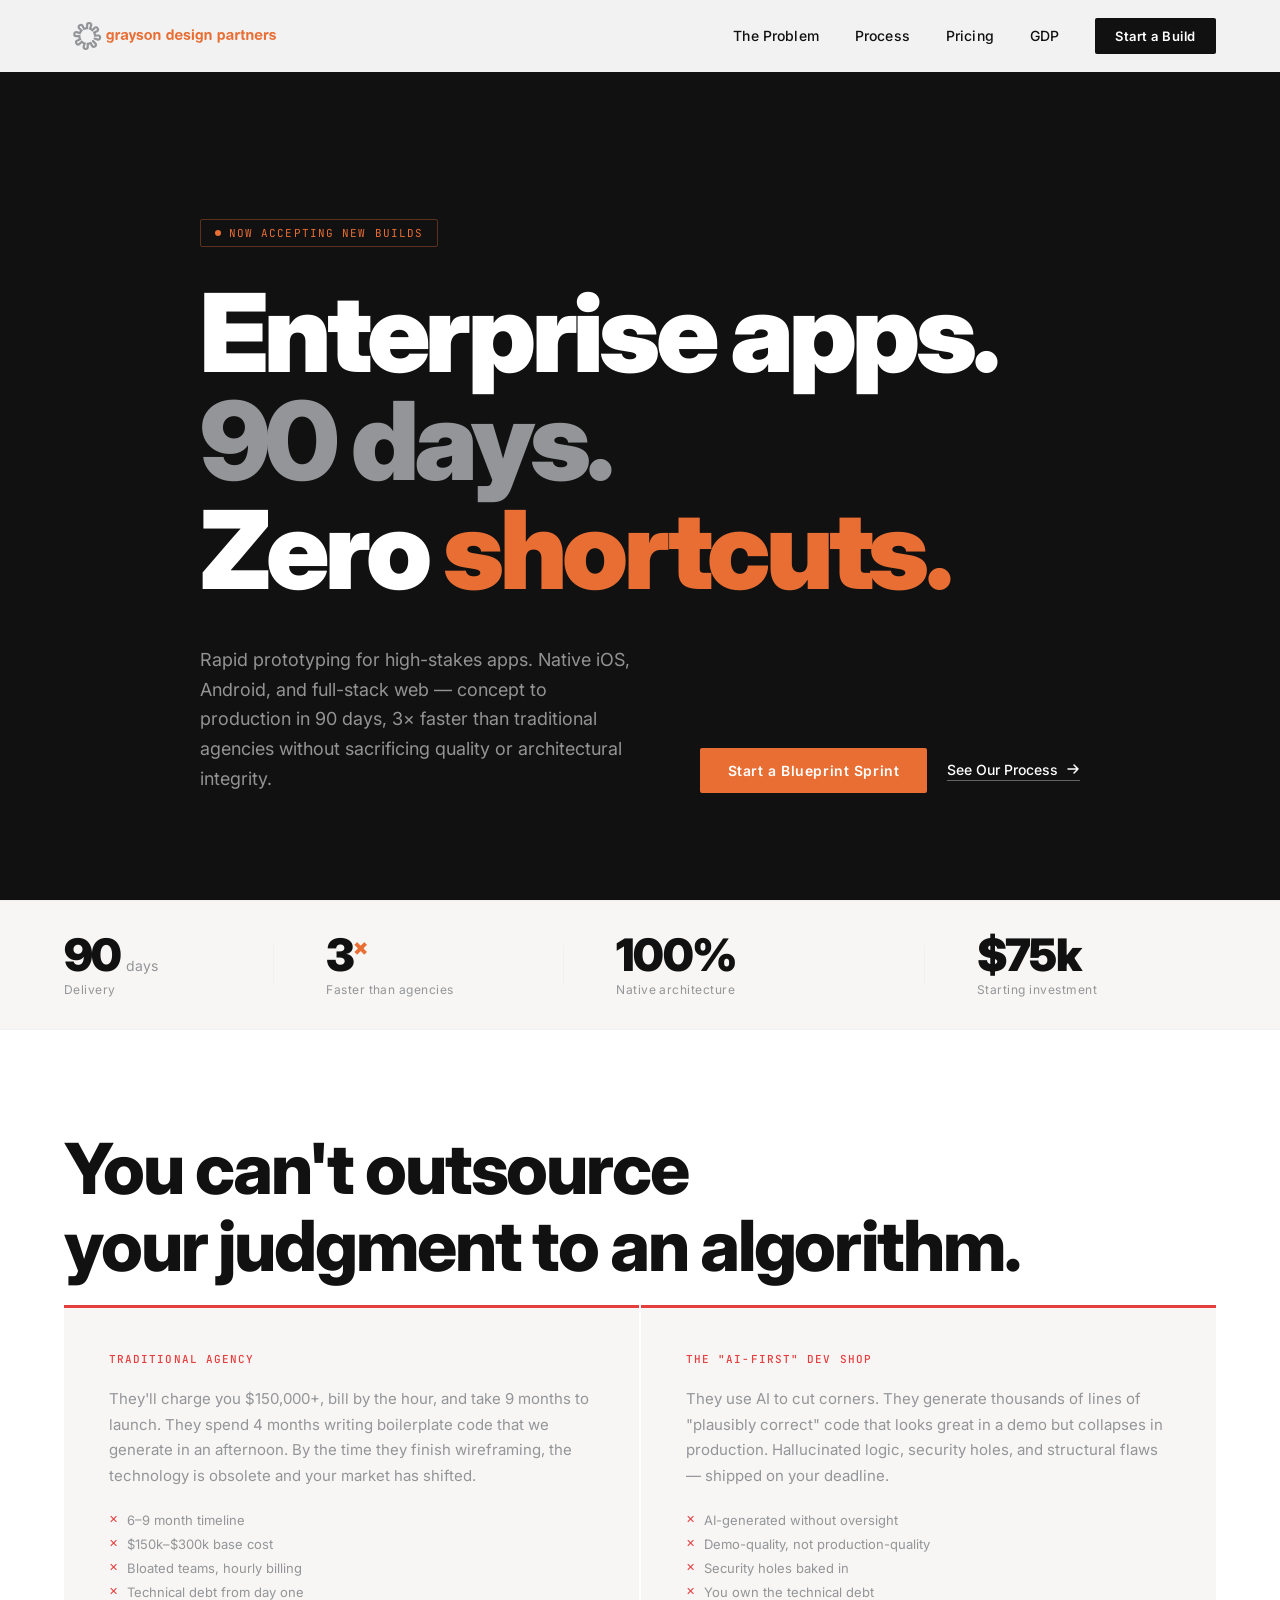
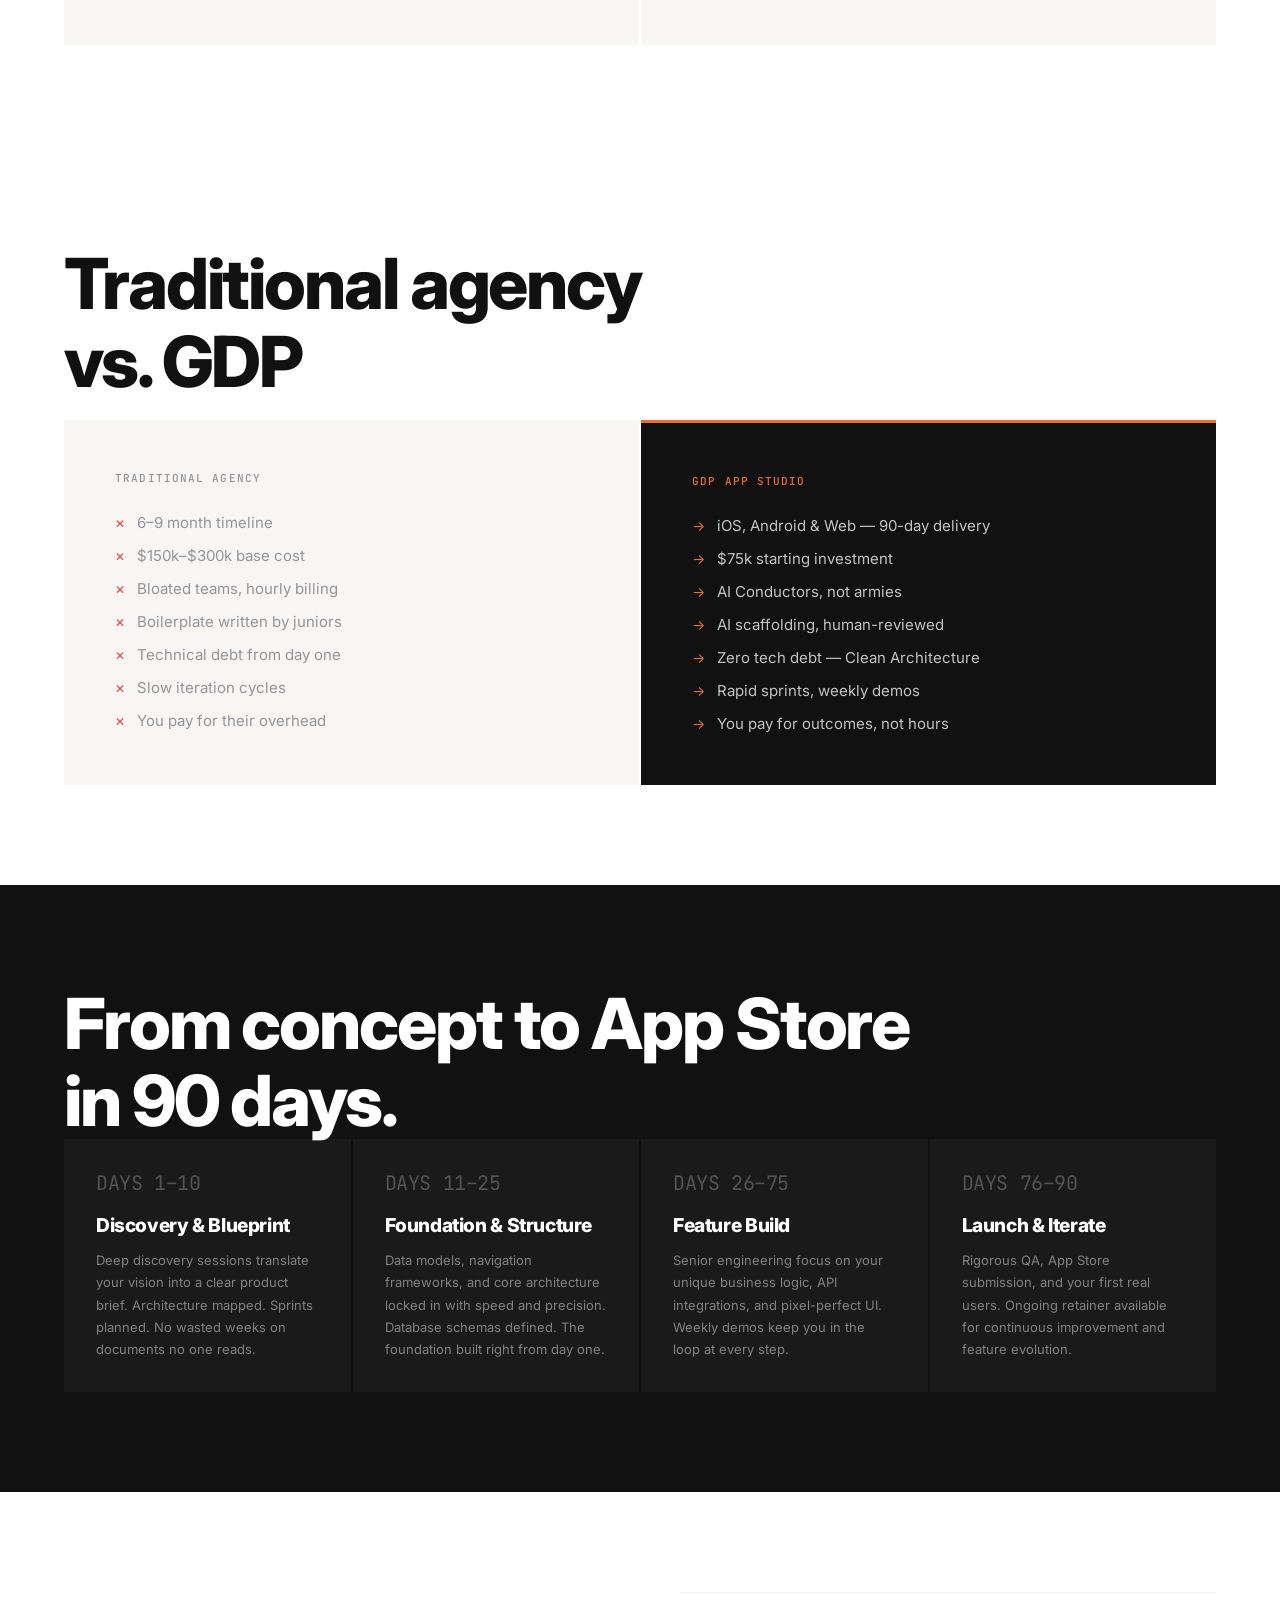
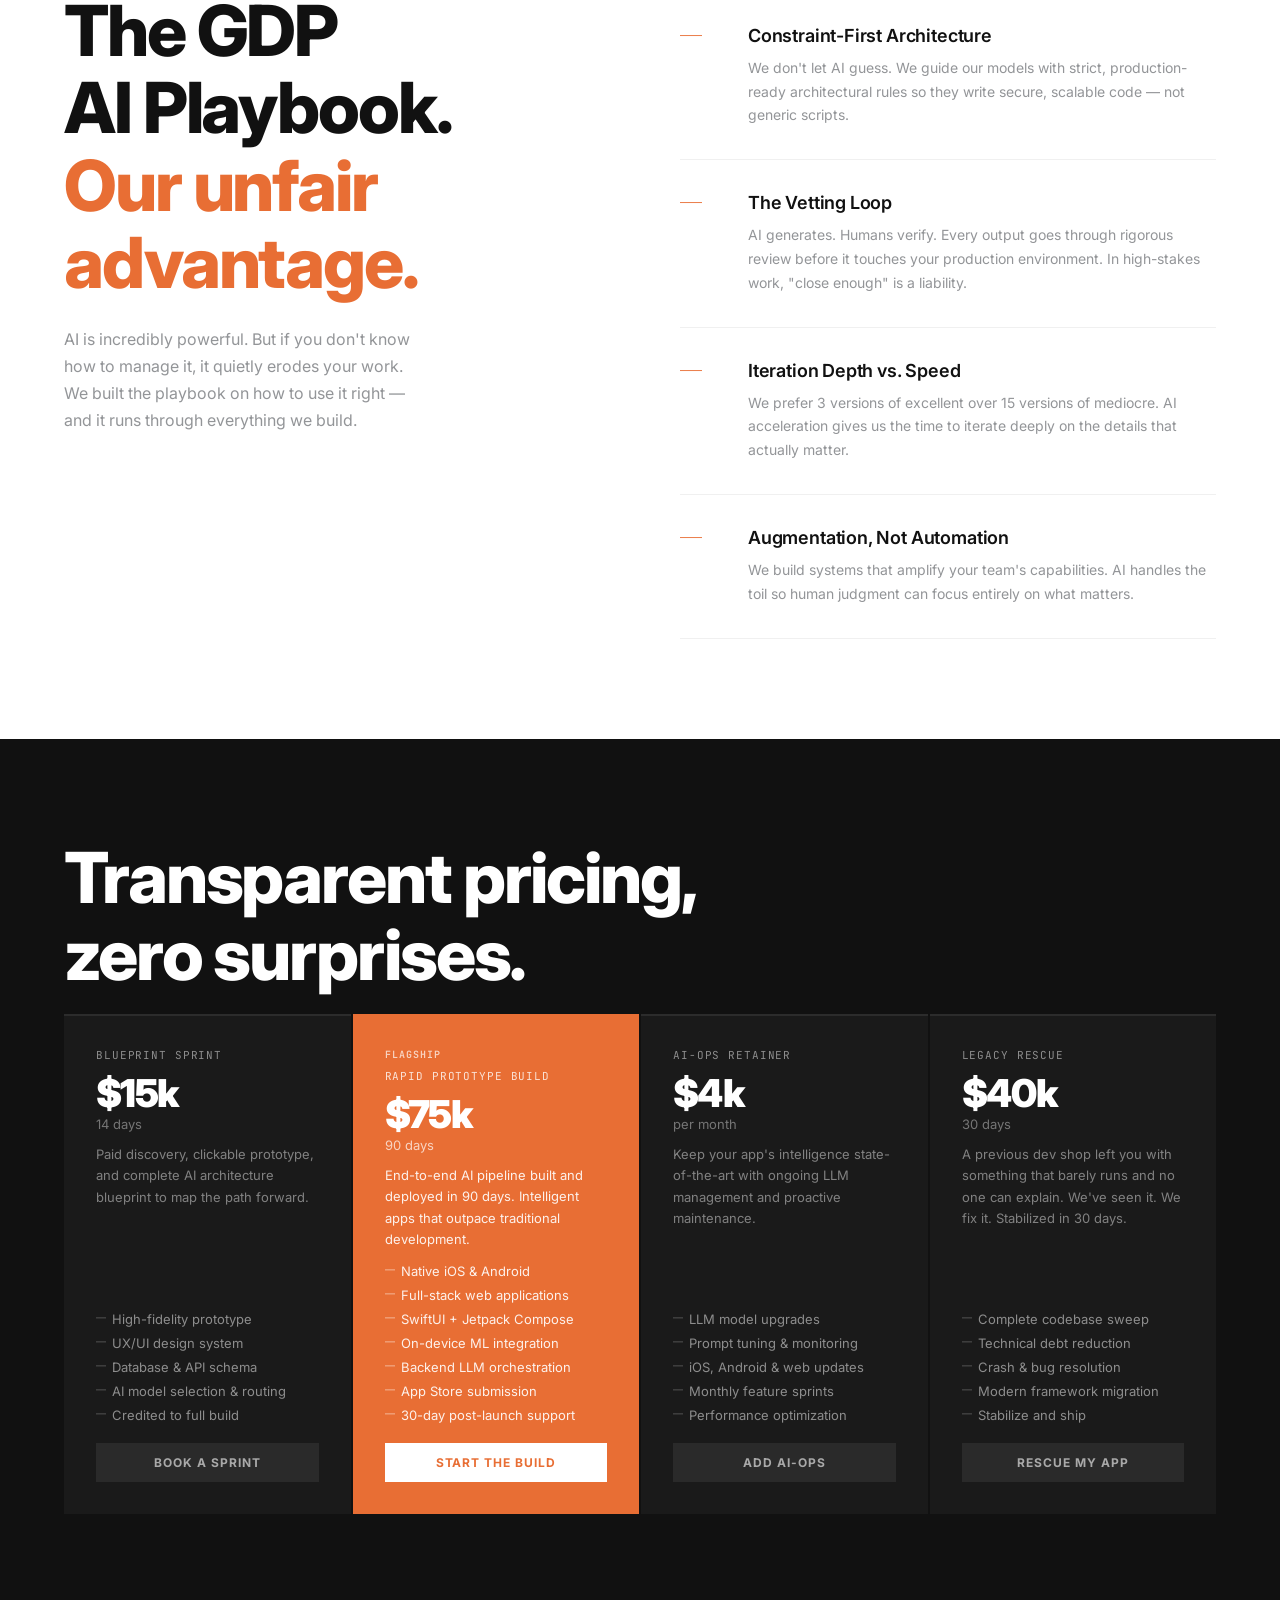
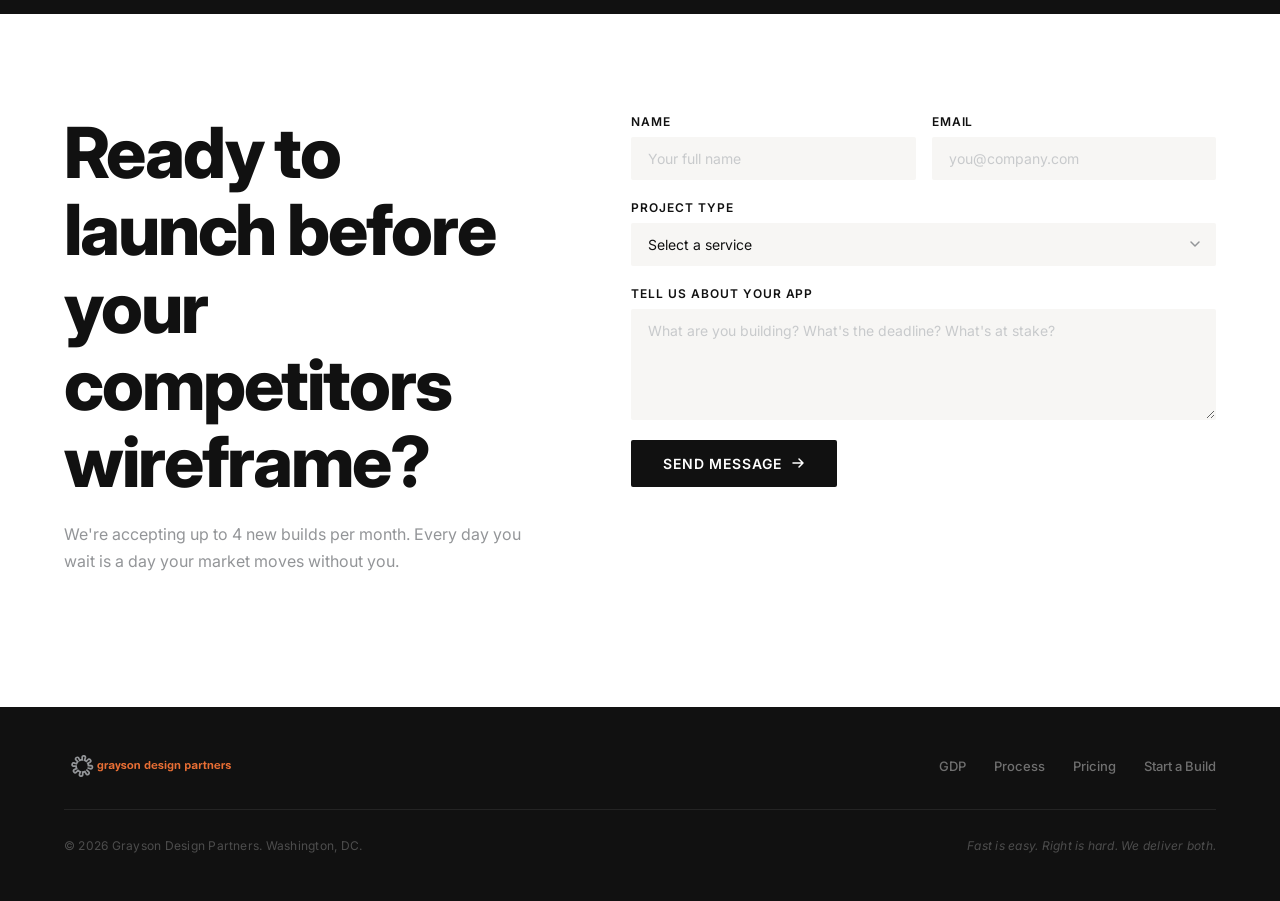
==== commit 63be1fcf: "Update App Studio badge: Now Accepting New Builds" ====
--- a/app-studio.html
+++ b/app-studio.html
@@ -16,7 +16,7 @@
   <meta property="og:title" content="GDP App Studio — Enterprise Apps in 90 Days">
   <meta property="og:description" content="iOS, Android, and full-stack web apps built and deployed in 90 days. Transparent pricing, architecturally sound. No hourly billing. Washington, DC.">
   <meta property="og:url" content="https://graysondp.com/app-studio.html">
-  <meta property="og:image" content="https://graysondp.com/images/gdp-og-studio.jpg">
+  <meta property="og:image" content="https://graysondp.com/images/gdp-og-studio.webp">
   <meta property="og:image:width" content="1200">
   <meta property="og:image:height" content="630">
   <meta property="og:locale" content="en_US">
@@ -25,7 +25,7 @@
   <meta name="twitter:card" content="summary_large_image">
   <meta name="twitter:title" content="GDP App Studio — Enterprise Apps in 90 Days">
   <meta name="twitter:description" content="iOS, Android, and full-stack web apps built and deployed in 90 days. No hourly billing. Washington, DC.">
-  <meta name="twitter:image" content="https://graysondp.com/images/gdp-og-studio.jpg">
+  <meta name="twitter:image" content="https://graysondp.com/images/gdp-og-studio.webp">
 
   <!-- JSON-LD Structured Data -->
   <script type="application/ld+json">
@@ -111,7 +111,7 @@
   <section class="hero as-hero" id="hero">
     <div class="hero-inner as-hero-inner">
       <div class="as-hero-eyebrow">
-        <span class="as-badge">Now Accepting Q3 2026 Builds</span>
+        <span class="as-badge">Now Accepting New Builds</span>
       </div>
       <h1 class="hero-headline">
         <span class="hero-line">Enterprise apps.</span>
--- a/css/styles.css
+++ b/css/styles.css
@@ -106,8 +106,9 @@
   z-index: 100;
   height: var(--nav-h);
   background: rgba(255,255,255,0.95);
+  -webkit-backdrop-filter: blur(12px);
   backdrop-filter: blur(12px);
-  -webkit-backdrop-filter: blur(12px);
+  isolation: isolate;
   border-bottom: 1px solid transparent;
   transition: border-color 0.3s, box-shadow 0.3s;
 }
@@ -124,7 +125,7 @@
   align-items: center;
   justify-content: space-between;
 }
-.nav-logo { display: flex; align-items: center; }
+.nav-logo { display: flex; align-items: center; max-width: 50%; overflow: hidden; }
 .logo-svg {
   height: 28px;
   width: auto;
@@ -236,6 +237,7 @@
 
 /* ── HERO ────────────────────────────────────────────────── */
 .hero {
+  min-height: 100vh;
   min-height: 100svh;
   padding-top: var(--nav-h);
   display: flex;
@@ -244,15 +246,20 @@
   position: relative;
   overflow: hidden;
 }
-.hero::before {
-  content: '';
+/* Safari struggles with clip-path on pseudo-elements — use inline SVG diagonal instead */
+.hero-diagonal {
   position: absolute;
   top: 0; right: 0;
   width: 45%;
   height: 100%;
-  background: var(--off-white);
-  clip-path: polygon(12% 0, 100% 0, 100% 100%, 0 100%);
   z-index: 0;
+  pointer-events: none;
+  overflow: hidden;
+}
+.hero-diagonal svg {
+  display: block;
+  width: 100%;
+  height: 100%;
 }
 .hero-inner {
   flex: 1;
@@ -264,6 +271,7 @@
   padding: 80px var(--pad-x) 60px;
   position: relative;
   z-index: 1;
+  min-height: 0; /* Safari flex child overflow fix */
 }
 .hero-meta { margin-bottom: 32px; }
 .hero-tag {
@@ -282,7 +290,7 @@
   color: var(--dark);
   display: flex;
   flex-direction: column;
-  margin-bottom: 56px;
+  margin-bottom: 40px;
 }
 .hero-line { display: block; }
 .hero-italic { font-style: normal; color: var(--gray); }
@@ -671,6 +679,11 @@
 .pg-img {
   aspect-ratio: 4/3;
   overflow: hidden;
+}
+/* Safari fallback for aspect-ratio */
+@supports not (aspect-ratio: 4/3) {
+  .pg-img { height: 0; padding-bottom: 75%; position: relative; }
+  .pg-img img { position: absolute; top: 0; left: 0; }
 }
 .pg-img img {
   width: 100%; height: 100%;
@@ -810,6 +823,7 @@
   align-items: start;
 }
 .approach-left {
+  position: -webkit-sticky;
   position: sticky;
   top: calc(var(--nav-h) + 40px);
 }
@@ -1066,7 +1080,12 @@
   .nav-links { display: none; }
   .nav-toggle { display: flex; }
 
-  .hero::before { display: none; }
+  .hero-diagonal { display: none; }
+  .hero-inner { padding: 40px var(--pad-x) 40px; }
+  .hero-headline {
+    font-size: clamp(2.8rem, 10vw, 3.5rem);
+    margin-bottom: 24px;
+  }
   .hero-bottom { flex-direction: column; align-items: flex-start; gap: 32px; }
 
   .services-grid { grid-template-columns: 1fr; }
@@ -1221,3 +1240,12 @@
   .lb-stage { padding: 0 20px; }
   .lb-img { max-height: 60vh; }
 }
+
+/* Contact single-column layout */
+.contact-single {
+  max-width: 100%;
+  padding: 0 0 8px;
+}
+.contact-single .section-headline { margin-bottom: 20px; }
+.contact-single .contact-sub { margin-bottom: 32px; }
+.contact-single .btn-primary { display: inline-flex; }
